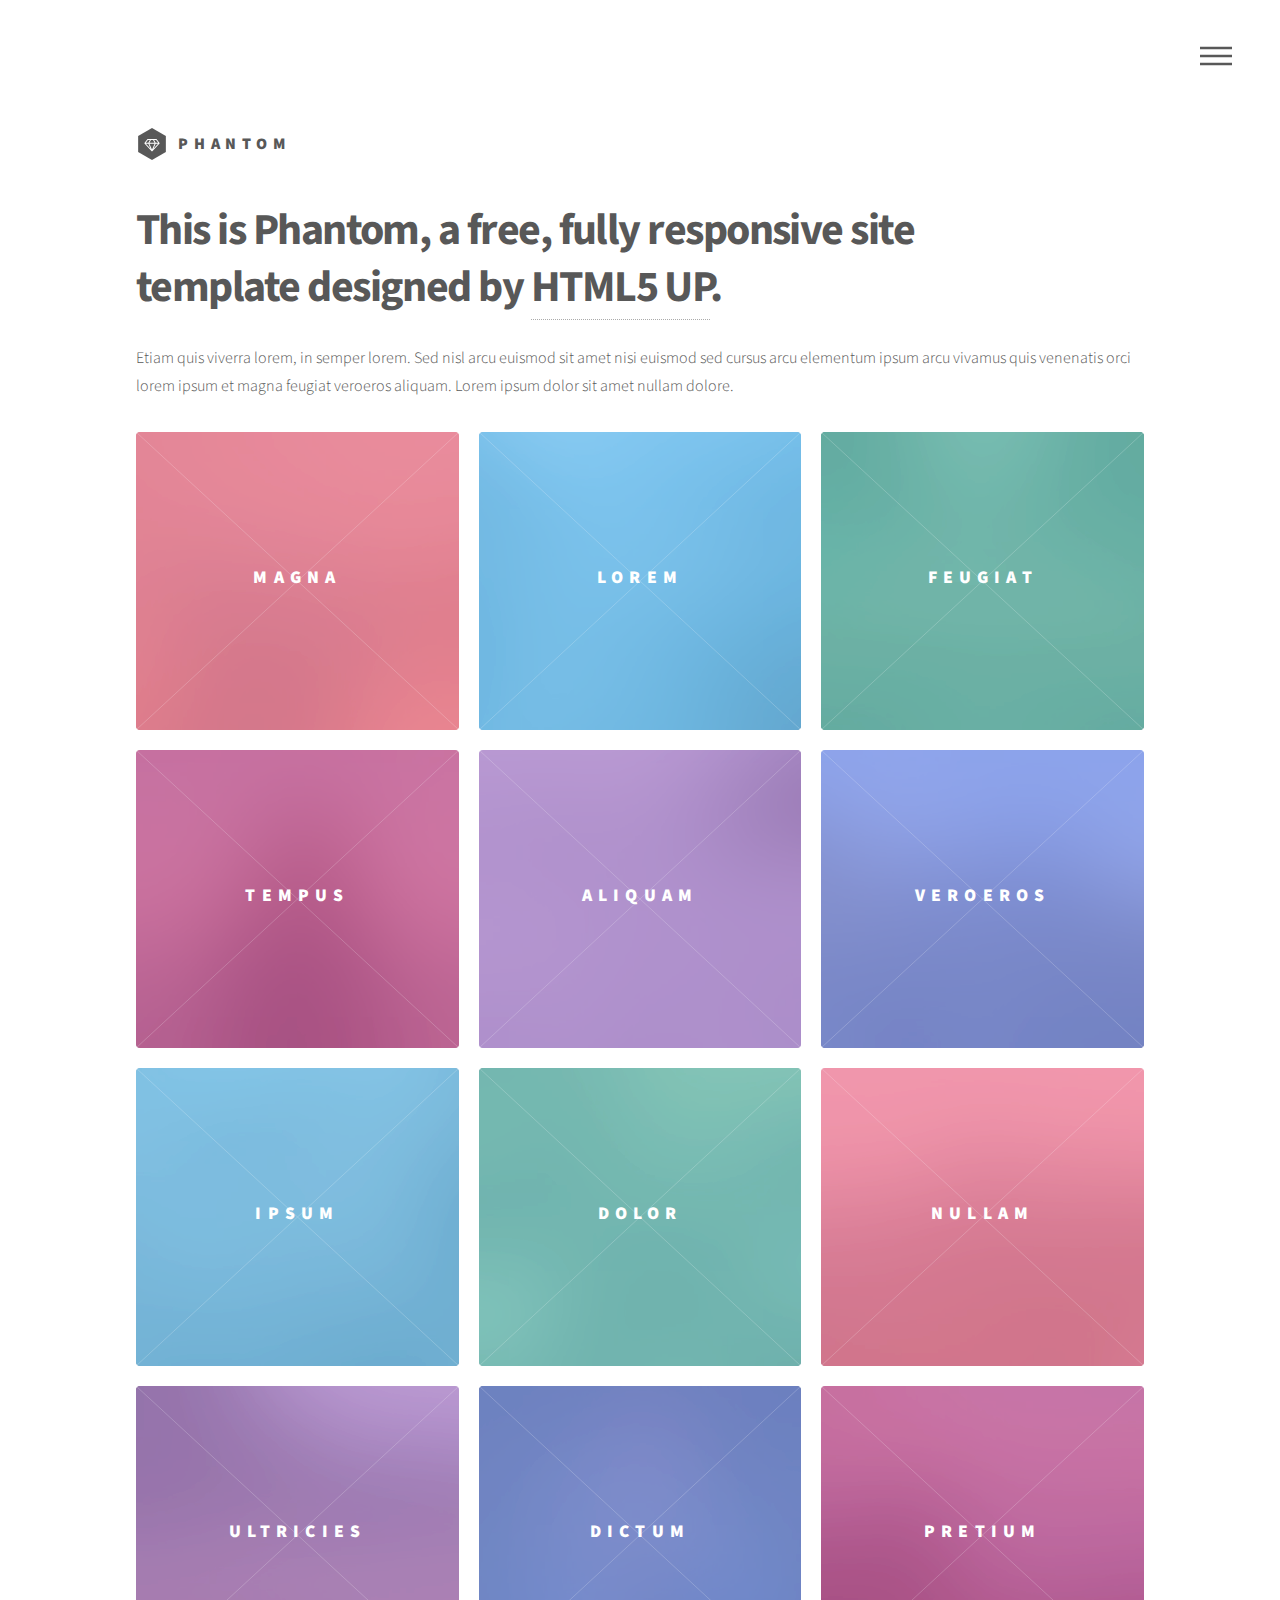
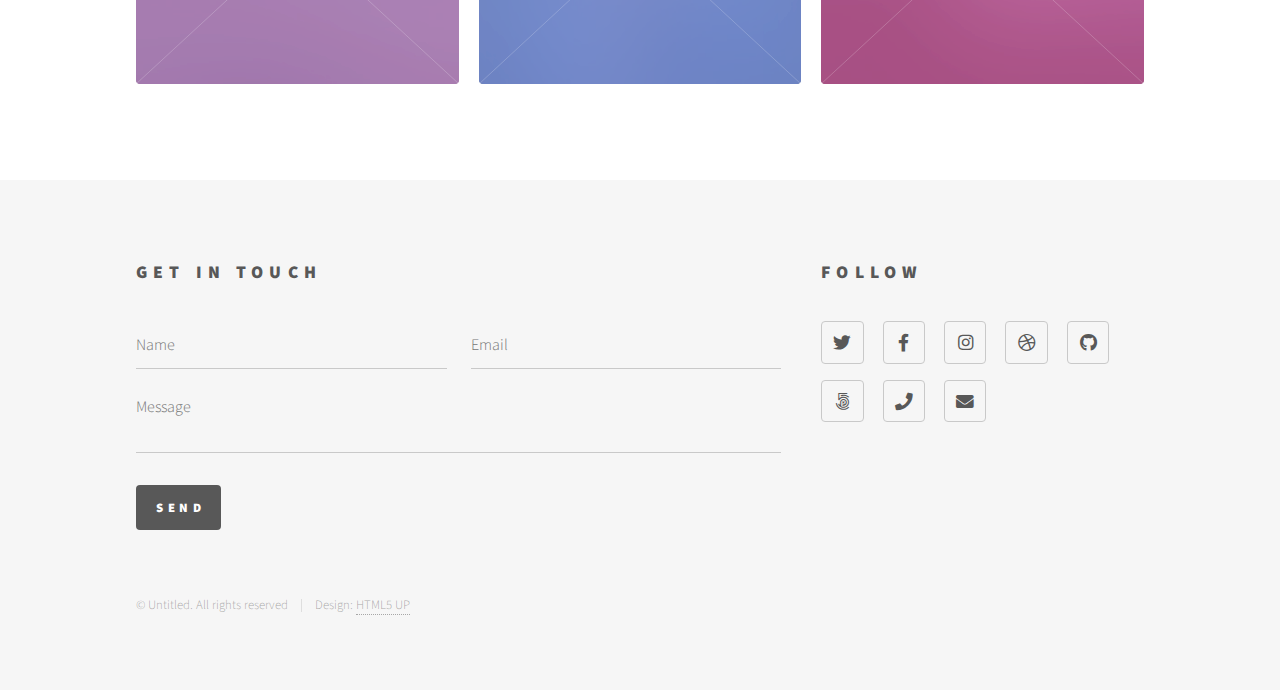
==== index.html @ ef3083f6 "first commit" ====
<!DOCTYPE HTML>
<html lang="en">
	<head>
		<title>Phantom by HTML5 UP</title>
		<meta charset="UTF-8">
		<meta http-equiv="X-UA-Compatible" content="IE=edge">
		<meta name="viewport" content="width=device-width, initial-scale=1.0">
		<link rel="stylesheet" href="assets/css/main.css"/>
		<noscript><link rel="stylesheet" href="assets/css/noscript.css" /></noscript>
	</head>
	<body class="is-preload">
		<!-- Wrapper -->
			<div id="wrapper">

				<!-- Header -->
					<header id="header">
						<div class="inner">

							<!-- Logo -->
								<a href="index.html" class="logo">
									<span class="symbol"><img src="images/logo.svg" alt="" /></span><span class="title">Phantom</span>
								</a>

							<!-- Nav -->
								<nav>
									<ul>
										<li><a href="#menu">Menu</a></li>
									</ul>
								</nav>

						</div>
					</header>

				<!-- Menu -->
					<nav id="menu">
						<h2>Menu</h2>
						<ul>
							<li><a href="index.html">Home</a></li>
							<li><a href="generic.html">Ipsum veroeros</a></li>
							<li><a href="generic.html">Tempus etiam</a></li>
							<li><a href="generic.html">Consequat dolor</a></li>
							<li><a href="elements.html">Elements</a></li>
						</ul>
					</nav>

				<!-- Main -->
					<div id="main">
						<div class="inner">
							<header>
								<h1>This is Phantom, a free, fully responsive site<br />
								template designed by <a href="http://html5up.net">HTML5 UP</a>.</h1>
								<p>Etiam quis viverra lorem, in semper lorem. Sed nisl arcu euismod sit amet nisi euismod sed cursus arcu elementum ipsum arcu vivamus quis venenatis orci lorem ipsum et magna feugiat veroeros aliquam. Lorem ipsum dolor sit amet nullam dolore.</p>
							</header>
							<section class="tiles">
								<article class="style1">
									<span class="image">
										<img src="images/pic01.jpg" alt="" />
									</span>
									<a href="generic.html">
										<h2>Magna</h2>
										<div class="content">
											<p>Sed nisl arcu euismod sit amet nisi lorem etiam dolor veroeros et feugiat.</p>
										</div>
									</a>
								</article>
								<article class="style2">
									<span class="image">
										<img src="images/pic02.jpg" alt="" />
									</span>
									<a href="generic.html">
										<h2>Lorem</h2>
										<div class="content">
											<p>Sed nisl arcu euismod sit amet nisi lorem etiam dolor veroeros et feugiat.</p>
										</div>
									</a>
								</article>
								<article class="style3">
									<span class="image">
										<img src="images/pic03.jpg" alt="" />
									</span>
									<a href="generic.html">
										<h2>Feugiat</h2>
										<div class="content">
											<p>Sed nisl arcu euismod sit amet nisi lorem etiam dolor veroeros et feugiat.</p>
										</div>
									</a>
								</article>
								<article class="style4">
									<span class="image">
										<img src="images/pic04.jpg" alt="" />
									</span>
									<a href="generic.html">
										<h2>Tempus</h2>
										<div class="content">
											<p>Sed nisl arcu euismod sit amet nisi lorem etiam dolor veroeros et feugiat.</p>
										</div>
									</a>
								</article>
								<article class="style5">
									<span class="image">
										<img src="images/pic05.jpg" alt="" />
									</span>
									<a href="generic.html">
										<h2>Aliquam</h2>
										<div class="content">
											<p>Sed nisl arcu euismod sit amet nisi lorem etiam dolor veroeros et feugiat.</p>
										</div>
									</a>
								</article>
								<article class="style6">
									<span class="image">
										<img src="images/pic06.jpg" alt="" />
									</span>
									<a href="generic.html">
										<h2>Veroeros</h2>
										<div class="content">
											<p>Sed nisl arcu euismod sit amet nisi lorem etiam dolor veroeros et feugiat.</p>
										</div>
									</a>
								</article>
								<article class="style2">
									<span class="image">
										<img src="images/pic07.jpg" alt="" />
									</span>
									<a href="generic.html">
										<h2>Ipsum</h2>
										<div class="content">
											<p>Sed nisl arcu euismod sit amet nisi lorem etiam dolor veroeros et feugiat.</p>
										</div>
									</a>
								</article>
								<article class="style3">
									<span class="image">
										<img src="images/pic08.jpg" alt="" />
									</span>
									<a href="generic.html">
										<h2>Dolor</h2>
										<div class="content">
											<p>Sed nisl arcu euismod sit amet nisi lorem etiam dolor veroeros et feugiat.</p>
										</div>
									</a>
								</article>
								<article class="style1">
									<span class="image">
										<img src="images/pic09.jpg" alt="" />
									</span>
									<a href="generic.html">
										<h2>Nullam</h2>
										<div class="content">
											<p>Sed nisl arcu euismod sit amet nisi lorem etiam dolor veroeros et feugiat.</p>
										</div>
									</a>
								</article>
								<article class="style5">
									<span class="image">
										<img src="images/pic10.jpg" alt="" />
									</span>
									<a href="generic.html">
										<h2>Ultricies</h2>
										<div class="content">
											<p>Sed nisl arcu euismod sit amet nisi lorem etiam dolor veroeros et feugiat.</p>
										</div>
									</a>
								</article>
								<article class="style6">
									<span class="image">
										<img src="images/pic11.jpg" alt="" />
									</span>
									<a href="generic.html">
										<h2>Dictum</h2>
										<div class="content">
											<p>Sed nisl arcu euismod sit amet nisi lorem etiam dolor veroeros et feugiat.</p>
										</div>
									</a>
								</article>
								<article class="style4">
									<span class="image">
										<img src="images/pic12.jpg" alt="" />
									</span>
									<a href="generic.html">
										<h2>Pretium</h2>
										<div class="content">
											<p>Sed nisl arcu euismod sit amet nisi lorem etiam dolor veroeros et feugiat.</p>
										</div>
									</a>
								</article>
							</section>
						</div>
					</div>

				<!-- Footer -->
					<footer id="footer">
						<div class="inner">
							<section>
								<h2>Get in touch</h2>
								<form method="post" action="#">
									<div class="fields">
										<div class="field half">
											<input type="text" name="name" id="name" placeholder="Name" />
										</div>
										<div class="field half">
											<input type="email" name="email" id="email" placeholder="Email" />
										</div>
										<div class="field">
											<textarea name="message" id="message" placeholder="Message"></textarea>
										</div>
									</div>
									<ul class="actions">
										<li><input type="submit" value="Send" class="primary" /></li>
									</ul>
								</form>
							</section>
							<section>
								<h2>Follow</h2>
								<ul class="icons">
									<li><a href="#" class="icon brands style2 fa-twitter"><span class="label">Twitter</span></a></li>
									<li><a href="#" class="icon brands style2 fa-facebook-f"><span class="label">Facebook</span></a></li>
									<li><a href="#" class="icon brands style2 fa-instagram"><span class="label">Instagram</span></a></li>
									<li><a href="#" class="icon brands style2 fa-dribbble"><span class="label">Dribbble</span></a></li>
									<li><a href="#" class="icon brands style2 fa-github"><span class="label">GitHub</span></a></li>
									<li><a href="#" class="icon brands style2 fa-500px"><span class="label">500px</span></a></li>
									<li><a href="#" class="icon solid style2 fa-phone"><span class="label">Phone</span></a></li>
									<li><a href="#" class="icon solid style2 fa-envelope"><span class="label">Email</span></a></li>
								</ul>
							</section>
							<ul class="copyright">
								<li>&copy; Untitled. All rights reserved</li><li>Design: <a href="http://html5up.net">HTML5 UP</a></li>
							</ul>
						</div>
					</footer>

			</div>

		<!-- Scripts -->
			<script src="assets/js/jquery.min.js"></script>
			<script src="assets/js/browser.min.js"></script>
			<script src="assets/js/breakpoints.min.js"></script>
			<script src="assets/js/util.js"></script>
			<script src="assets/js/main.js"></script>

	</body>
</html>
---- assets/css/main.css ----
@import url(fontawesome-all.min.css);
@import url("https://fonts.googleapis.com/css?family=Source+Sans+Pro:300,700,900");

/*
	Phantom by HTML5 UP
	html5up.net | @ajlkn
	Free for personal and commercial use under the CCA 3.0 license (html5up.net/license)
*/

html, body, div, span, applet, object,
iframe, h1, h2, h3, h4, h5, h6, p, blockquote,
pre, a, abbr, acronym, address, big, cite,
code, del, dfn, em, img, ins, kbd, q, s, samp,
small, strike, strong, sub, sup, tt, var, b,
u, i, center, dl, dt, dd, ol, ul, li, fieldset,
form, label, legend, table, caption, tbody,
tfoot, thead, tr, th, td, article, aside,
canvas, details, embed, figure, figcaption,
footer, header, hgroup, menu, nav, output, ruby,
section, summary, time, mark, audio, video {
	margin: 0;
	padding: 0;
	border: 0;
	font-size: 100%;
	font: inherit;
	vertical-align: baseline;}

article, aside, details, figcaption, figure,
footer, header, hgroup, menu, nav, section {
	display: block;}

body {
	line-height: 1;
}

ol, ul {
	list-style: none;
}

blockquote, q {
	quotes: none;
}

	blockquote:before, blockquote:after, q:before, q:after {
		content: '';
		content: none;
	}

table {
	border-collapse: collapse;
	border-spacing: 0;
}

body {
	-webkit-text-size-adjust: none;
}

mark {
	background-color: transparent;
	color: inherit;
}

input::-moz-focus-inner {
	border: 0;
	padding: 0;
}

input, select, textarea {
	-moz-appearance: none;
	-webkit-appearance: none;
	-ms-appearance: none;
	appearance: none;
}

/* Basic */

	@-ms-viewport {
		width: device-width;
	}

	body {
		-ms-overflow-style: scrollbar;
	}

	@media screen and (max-width: 480px) {

		html, body {
			min-width: 320px;
		}

	}

	html {
		box-sizing: border-box;
	}

	*, *:before, *:after {
		box-sizing: inherit;
	}

	body {
		background: #ffffff;
	}

		body.is-preload *, body.is-preload *:before, body.is-preload *:after {
			-moz-animation: none !important;
			-webkit-animation: none !important;
			-ms-animation: none !important;
			animation: none !important;
			-moz-transition: none !important;
			-webkit-transition: none !important;
			-ms-transition: none !important;
			transition: none !important;
		}

/* Type */

	body, input, select, textarea {
		color: #585858;
		font-family: "Source Sans Pro", Helvetica, sans-serif;
		font-size: 16pt;
		font-weight: 300;
		line-height: 1.75;
	}

		@media screen and (max-width: 1680px) {

			body, input, select, textarea {
				font-size: 14pt;
			}

		}

		@media screen and (max-width: 1280px) {

			body, input, select, textarea {
				font-size: 12pt;
			}

		}

	a {
		-moz-transition: border-bottom-color 0.2s ease, color 0.2s ease;
		-webkit-transition: border-bottom-color 0.2s ease, color 0.2s ease;
		-ms-transition: border-bottom-color 0.2s ease, color 0.2s ease;
		transition: border-bottom-color 0.2s ease, color 0.2s ease;
		text-decoration: none;
		color: #585858;
		border-bottom: dotted 1px rgba(88, 88, 88, 0.5);
	}

		a:hover {
			border-bottom-color: transparent;
			color: #f2849e !important;
		}

	strong, b {
		font-weight: 900;
	}

	em, i {
		font-style: italic;
	}

	p {
		margin: 0 0 2em 0;
	}

	h1 {
		font-size: 2.75em;
		font-weight: 700;
		line-height: 1.3;
		margin: 0 0 1em 0;
		letter-spacing: -0.035em;
	}

		h1 a {
			color: inherit;
		}

		@media screen and (max-width: 736px) {

			h1 {
				font-size: 2em;
				margin: 0 0 1em 0;
			}

		}

		@media screen and (max-width: 360px) {

			h1 {
				font-size: 1.75em;
			}

		}

	h2, h3, h4, h5, h6 {
		font-weight: 900;
		line-height: 1.5;
		margin: 0 0 2em 0;
		text-transform: uppercase;
		letter-spacing: 0.35em;
	}

		h2 a, h3 a, h4 a, h5 a, h6 a {
			color: inherit;
		}

	h2 {
		font-size: 1.1em;
	}

	h3 {
		font-size: 1em;
	}

	h4 {
		font-size: 0.8em;
	}

	h5 {
		font-size: 0.8em;
	}

	h6 {
		font-size: 0.8em;
	}

	@media screen and (max-width: 980px) {

		h1 br, h2 br, h3 br, h4 br, h5 br, h6 br {
			display: none;
		}

	}

	@media screen and (max-width: 736px) {

		h2 {
			font-size: 1em;
		}

		h3 {
			font-size: 0.8em;
		}

	}

	sub {
		font-size: 0.8em;
		position: relative;
		top: 0.5em;
	}

	sup {
		font-size: 0.8em;
		position: relative;
		top: -0.5em;
	}

	blockquote {
		border-left: solid 4px #c9c9c9;
		font-style: italic;
		margin: 0 0 2em 0;
		padding: 0.5em 0 0.5em 2em;
	}

	code {
		background: rgba(144, 144, 144, 0.075);
		border-radius: 4px;
		border: solid 1px #c9c9c9;
		font-family: "Courier New", monospace;
		font-size: 0.9em;
		margin: 0 0.25em;
		padding: 0.25em 0.65em;
	}

	pre {
		-webkit-overflow-scrolling: touch;
		font-family: "Courier New", monospace;
		font-size: 0.9em;
		margin: 0 0 2em 0;
	}

		pre code {
			display: block;
			line-height: 1.75;
			padding: 1em 1.5em;
			overflow-x: auto;
		}

	hr {
		border: 0;
		border-bottom: solid 1px #c9c9c9;
		margin: 2em 0;
	}

		hr.major {
			margin: 3em 0;
		}

	.align-left {
		text-align: left;
	}

	.align-center {
		text-align: center;
	}

	.align-right {
		text-align: right;
	}

/* Row */

	.row {
		display: flex;
		flex-wrap: wrap;
		box-sizing: border-box;
		align-items: stretch;
	}

		.row > * {
			box-sizing: border-box;
		}

		.row.gtr-uniform > * > :last-child {
			margin-bottom: 0;
		}

		.row.aln-left {
			justify-content: flex-start;
		}

		.row.aln-center {
			justify-content: center;
		}

		.row.aln-right {
			justify-content: flex-end;
		}

		.row.aln-top {
			align-items: flex-start;
		}

		.row.aln-middle {
			align-items: center;
		}

		.row.aln-bottom {
			align-items: flex-end;
		}

		.row > .imp {
			order: -1;
		}

		.row > .col-1 {
			width: 8.33333%;
		}

		.row > .off-1 {
			margin-left: 8.33333%;
		}

		.row > .col-2 {
			width: 16.66667%;
		}

		.row > .off-2 {
			margin-left: 16.66667%;
		}

		.row > .col-3 {
			width: 25%;
		}

		.row > .off-3 {
			margin-left: 25%;
		}

		.row > .col-4 {
			width: 33.33333%;
		}

		.row > .off-4 {
			margin-left: 33.33333%;
		}

		.row > .col-5 {
			width: 41.66667%;
		}

		.row > .off-5 {
			margin-left: 41.66667%;
		}

		.row > .col-6 {
			width: 50%;
		}

		.row > .off-6 {
			margin-left: 50%;
		}

		.row > .col-7 {
			width: 58.33333%;
		}

		.row > .off-7 {
			margin-left: 58.33333%;
		}

		.row > .col-8 {
			width: 66.66667%;
		}

		.row > .off-8 {
			margin-left: 66.66667%;
		}

		.row > .col-9 {
			width: 75%;
		}

		.row > .off-9 {
			margin-left: 75%;
		}

		.row > .col-10 {
			width: 83.33333%;
		}

		.row > .off-10 {
			margin-left: 83.33333%;
		}

		.row > .col-11 {
			width: 91.66667%;
		}

		.row > .off-11 {
			margin-left: 91.66667%;
		}

		.row > .col-12 {
			width: 100%;
		}

		.row > .off-12 {
			margin-left: 100%;
		}

		.row.gtr-0 {
			margin-top: 0;
			margin-left: 0em;
		}

			.row.gtr-0 > * {
				padding: 0 0 0 0em;
			}

			.row.gtr-0.gtr-uniform {
				margin-top: 0em;
			}

				.row.gtr-0.gtr-uniform > * {
					padding-top: 0em;
				}

		.row.gtr-25 {
			margin-top: 0;
			margin-left: -0.5em;
		}

			.row.gtr-25 > * {
				padding: 0 0 0 0.5em;
			}

			.row.gtr-25.gtr-uniform {
				margin-top: -0.5em;
			}

				.row.gtr-25.gtr-uniform > * {
					padding-top: 0.5em;
				}

		.row.gtr-50 {
			margin-top: 0;
			margin-left: -1em;
		}

			.row.gtr-50 > * {
				padding: 0 0 0 1em;
			}

			.row.gtr-50.gtr-uniform {
				margin-top: -1em;
			}

				.row.gtr-50.gtr-uniform > * {
					padding-top: 1em;
				}

		.row {
			margin-top: 0;
			margin-left: -2em;
		}

			.row > * {
				padding: 0 0 0 2em;
			}

			.row.gtr-uniform {
				margin-top: -2em;
			}

				.row.gtr-uniform > * {
					padding-top: 2em;
				}

		.row.gtr-150 {
			margin-top: 0;
			margin-left: -3em;
		}

			.row.gtr-150 > * {
				padding: 0 0 0 3em;
			}

			.row.gtr-150.gtr-uniform {
				margin-top: -3em;
			}

				.row.gtr-150.gtr-uniform > * {
					padding-top: 3em;
				}

		.row.gtr-200 {
			margin-top: 0;
			margin-left: -4em;
		}

			.row.gtr-200 > * {
				padding: 0 0 0 4em;
			}

			.row.gtr-200.gtr-uniform {
				margin-top: -4em;
			}

				.row.gtr-200.gtr-uniform > * {
					padding-top: 4em;
				}

		@media screen and (max-width: 1680px) {

			.row {
				display: flex;
				flex-wrap: wrap;
				box-sizing: border-box;
				align-items: stretch;
			}

				.row > * {
					box-sizing: border-box;
				}

				.row.gtr-uniform > * > :last-child {
					margin-bottom: 0;
				}

				.row.aln-left {
					justify-content: flex-start;
				}

				.row.aln-center {
					justify-content: center;
				}

				.row.aln-right {
					justify-content: flex-end;
				}

				.row.aln-top {
					align-items: flex-start;
				}

				.row.aln-middle {
					align-items: center;
				}

				.row.aln-bottom {
					align-items: flex-end;
				}

				.row > .imp-xlarge {
					order: -1;
				}

				.row > .col-1-xlarge {
					width: 8.33333%;
				}

				.row > .off-1-xlarge {
					margin-left: 8.33333%;
				}

				.row > .col-2-xlarge {
					width: 16.66667%;
				}

				.row > .off-2-xlarge {
					margin-left: 16.66667%;
				}

				.row > .col-3-xlarge {
					width: 25%;
				}

				.row > .off-3-xlarge {
					margin-left: 25%;
				}

				.row > .col-4-xlarge {
					width: 33.33333%;
				}

				.row > .off-4-xlarge {
					margin-left: 33.33333%;
				}

				.row > .col-5-xlarge {
					width: 41.66667%;
				}

				.row > .off-5-xlarge {
					margin-left: 41.66667%;
				}

				.row > .col-6-xlarge {
					width: 50%;
				}

				.row > .off-6-xlarge {
					margin-left: 50%;
				}

				.row > .col-7-xlarge {
					width: 58.33333%;
				}

				.row > .off-7-xlarge {
					margin-left: 58.33333%;
				}

				.row > .col-8-xlarge {
					width: 66.66667%;
				}

				.row > .off-8-xlarge {
					margin-left: 66.66667%;
				}

				.row > .col-9-xlarge {
					width: 75%;
				}

				.row > .off-9-xlarge {
					margin-left: 75%;
				}

				.row > .col-10-xlarge {
					width: 83.33333%;
				}

				.row > .off-10-xlarge {
					margin-left: 83.33333%;
				}

				.row > .col-11-xlarge {
					width: 91.66667%;
				}

				.row > .off-11-xlarge {
					margin-left: 91.66667%;
				}

				.row > .col-12-xlarge {
					width: 100%;
				}

				.row > .off-12-xlarge {
					margin-left: 100%;
				}

				.row.gtr-0 {
					margin-top: 0;
					margin-left: 0em;
				}

					.row.gtr-0 > * {
						padding: 0 0 0 0em;
					}

					.row.gtr-0.gtr-uniform {
						margin-top: 0em;
					}

						.row.gtr-0.gtr-uniform > * {
							padding-top: 0em;
						}

				.row.gtr-25 {
					margin-top: 0;
					margin-left: -0.5em;
				}

					.row.gtr-25 > * {
						padding: 0 0 0 0.5em;
					}

					.row.gtr-25.gtr-uniform {
						margin-top: -0.5em;
					}

						.row.gtr-25.gtr-uniform > * {
							padding-top: 0.5em;
						}

				.row.gtr-50 {
					margin-top: 0;
					margin-left: -1em;
				}

					.row.gtr-50 > * {
						padding: 0 0 0 1em;
					}

					.row.gtr-50.gtr-uniform {
						margin-top: -1em;
					}

						.row.gtr-50.gtr-uniform > * {
							padding-top: 1em;
						}

				.row {
					margin-top: 0;
					margin-left: -2em;
				}

					.row > * {
						padding: 0 0 0 2em;
					}

					.row.gtr-uniform {
						margin-top: -2em;
					}

						.row.gtr-uniform > * {
							padding-top: 2em;
						}

				.row.gtr-150 {
					margin-top: 0;
					margin-left: -3em;
				}

					.row.gtr-150 > * {
						padding: 0 0 0 3em;
					}

					.row.gtr-150.gtr-uniform {
						margin-top: -3em;
					}

						.row.gtr-150.gtr-uniform > * {
							padding-top: 3em;
						}

				.row.gtr-200 {
					margin-top: 0;
					margin-left: -4em;
				}

					.row.gtr-200 > * {
						padding: 0 0 0 4em;
					}

					.row.gtr-200.gtr-uniform {
						margin-top: -4em;
					}

						.row.gtr-200.gtr-uniform > * {
							padding-top: 4em;
						}

		}

		@media screen and (max-width: 1280px) {

			.row {
				display: flex;
				flex-wrap: wrap;
				box-sizing: border-box;
				align-items: stretch;
			}

				.row > * {
					box-sizing: border-box;
				}

				.row.gtr-uniform > * > :last-child {
					margin-bottom: 0;
				}

				.row.aln-left {
					justify-content: flex-start;
				}

				.row.aln-center {
					justify-content: center;
				}

				.row.aln-right {
					justify-content: flex-end;
				}

				.row.aln-top {
					align-items: flex-start;
				}

				.row.aln-middle {
					align-items: center;
				}

				.row.aln-bottom {
					align-items: flex-end;
				}

				.row > .imp-large {
					order: -1;
				}

				.row > .col-1-large {
					width: 8.33333%;
				}

				.row > .off-1-large {
					margin-left: 8.33333%;
				}

				.row > .col-2-large {
					width: 16.66667%;
				}

				.row > .off-2-large {
					margin-left: 16.66667%;
				}

				.row > .col-3-large {
					width: 25%;
				}

				.row > .off-3-large {
					margin-left: 25%;
				}

				.row > .col-4-large {
					width: 33.33333%;
				}

				.row > .off-4-large {
					margin-left: 33.33333%;
				}

				.row > .col-5-large {
					width: 41.66667%;
				}

				.row > .off-5-large {
					margin-left: 41.66667%;
				}

				.row > .col-6-large {
					width: 50%;
				}

				.row > .off-6-large {
					margin-left: 50%;
				}

				.row > .col-7-large {
					width: 58.33333%;
				}

				.row > .off-7-large {
					margin-left: 58.33333%;
				}

				.row > .col-8-large {
					width: 66.66667%;
				}

				.row > .off-8-large {
					margin-left: 66.66667%;
				}

				.row > .col-9-large {
					width: 75%;
				}

				.row > .off-9-large {
					margin-left: 75%;
				}

				.row > .col-10-large {
					width: 83.33333%;
				}

				.row > .off-10-large {
					margin-left: 83.33333%;
				}

				.row > .col-11-large {
					width: 91.66667%;
				}

				.row > .off-11-large {
					margin-left: 91.66667%;
				}

				.row > .col-12-large {
					width: 100%;
				}

				.row > .off-12-large {
					margin-left: 100%;
				}

				.row.gtr-0 {
					margin-top: 0;
					margin-left: 0em;
				}

					.row.gtr-0 > * {
						padding: 0 0 0 0em;
					}

					.row.gtr-0.gtr-uniform {
						margin-top: 0em;
					}

						.row.gtr-0.gtr-uniform > * {
							padding-top: 0em;
						}

				.row.gtr-25 {
					margin-top: 0;
					margin-left: -0.5em;
				}

					.row.gtr-25 > * {
						padding: 0 0 0 0.5em;
					}

					.row.gtr-25.gtr-uniform {
						margin-top: -0.5em;
					}

						.row.gtr-25.gtr-uniform > * {
							padding-top: 0.5em;
						}

				.row.gtr-50 {
					margin-top: 0;
					margin-left: -1em;
				}

					.row.gtr-50 > * {
						padding: 0 0 0 1em;
					}

					.row.gtr-50.gtr-uniform {
						margin-top: -1em;
					}

						.row.gtr-50.gtr-uniform > * {
							padding-top: 1em;
						}

				.row {
					margin-top: 0;
					margin-left: -2em;
				}

					.row > * {
						padding: 0 0 0 2em;
					}

					.row.gtr-uniform {
						margin-top: -2em;
					}

						.row.gtr-uniform > * {
							padding-top: 2em;
						}

				.row.gtr-150 {
					margin-top: 0;
					margin-left: -3em;
				}

					.row.gtr-150 > * {
						padding: 0 0 0 3em;
					}

					.row.gtr-150.gtr-uniform {
						margin-top: -3em;
					}

						.row.gtr-150.gtr-uniform > * {
							padding-top: 3em;
						}

				.row.gtr-200 {
					margin-top: 0;
					margin-left: -4em;
				}

					.row.gtr-200 > * {
						padding: 0 0 0 4em;
					}

					.row.gtr-200.gtr-uniform {
						margin-top: -4em;
					}

						.row.gtr-200.gtr-uniform > * {
							padding-top: 4em;
						}

		}

		@media screen and (max-width: 980px) {

			.row {
				display: flex;
				flex-wrap: wrap;
				box-sizing: border-box;
				align-items: stretch;
			}

				.row > * {
					box-sizing: border-box;
				}

				.row.gtr-uniform > * > :last-child {
					margin-bottom: 0;
				}

				.row.aln-left {
					justify-content: flex-start;
				}

				.row.aln-center {
					justify-content: center;
				}

				.row.aln-right {
					justify-content: flex-end;
				}

				.row.aln-top {
					align-items: flex-start;
				}

				.row.aln-middle {
					align-items: center;
				}

				.row.aln-bottom {
					align-items: flex-end;
				}

				.row > .imp-medium {
					order: -1;
				}

				.row > .col-1-medium {
					width: 8.33333%;
				}

				.row > .off-1-medium {
					margin-left: 8.33333%;
				}

				.row > .col-2-medium {
					width: 16.66667%;
				}

				.row > .off-2-medium {
					margin-left: 16.66667%;
				}

				.row > .col-3-medium {
					width: 25%;
				}

				.row > .off-3-medium {
					margin-left: 25%;
				}

				.row > .col-4-medium {
					width: 33.33333%;
				}

				.row > .off-4-medium {
					margin-left: 33.33333%;
				}

				.row > .col-5-medium {
					width: 41.66667%;
				}

				.row > .off-5-medium {
					margin-left: 41.66667%;
				}

				.row > .col-6-medium {
					width: 50%;
				}

				.row > .off-6-medium {
					margin-left: 50%;
				}

				.row > .col-7-medium {
					width: 58.33333%;
				}

				.row > .off-7-medium {
					margin-left: 58.33333%;
				}

				.row > .col-8-medium {
					width: 66.66667%;
				}

				.row > .off-8-medium {
					margin-left: 66.66667%;
				}

				.row > .col-9-medium {
					width: 75%;
				}

				.row > .off-9-medium {
					margin-left: 75%;
				}

				.row > .col-10-medium {
					width: 83.33333%;
				}

				.row > .off-10-medium {
					margin-left: 83.33333%;
				}

				.row > .col-11-medium {
					width: 91.66667%;
				}

				.row > .off-11-medium {
					margin-left: 91.66667%;
				}

				.row > .col-12-medium {
					width: 100%;
				}

				.row > .off-12-medium {
					margin-left: 100%;
				}

				.row.gtr-0 {
					margin-top: 0;
					margin-left: 0em;
				}

					.row.gtr-0 > * {
						padding: 0 0 0 0em;
					}

					.row.gtr-0.gtr-uniform {
						margin-top: 0em;
					}

						.row.gtr-0.gtr-uniform > * {
							padding-top: 0em;
						}

				.row.gtr-25 {
					margin-top: 0;
					margin-left: -0.375em;
				}

					.row.gtr-25 > * {
						padding: 0 0 0 0.375em;
					}

					.row.gtr-25.gtr-uniform {
						margin-top: -0.375em;
					}

						.row.gtr-25.gtr-uniform > * {
							padding-top: 0.375em;
						}

				.row.gtr-50 {
					margin-top: 0;
					margin-left: -0.75em;
				}

					.row.gtr-50 > * {
						padding: 0 0 0 0.75em;
					}

					.row.gtr-50.gtr-uniform {
						margin-top: -0.75em;
					}

						.row.gtr-50.gtr-uniform > * {
							padding-top: 0.75em;
						}

				.row {
					margin-top: 0;
					margin-left: -1.5em;
				}

					.row > * {
						padding: 0 0 0 1.5em;
					}

					.row.gtr-uniform {
						margin-top: -1.5em;
					}

						.row.gtr-uniform > * {
							padding-top: 1.5em;
						}

				.row.gtr-150 {
					margin-top: 0;
					margin-left: -2.25em;
				}

					.row.gtr-150 > * {
						padding: 0 0 0 2.25em;
					}

					.row.gtr-150.gtr-uniform {
						margin-top: -2.25em;
					}

						.row.gtr-150.gtr-uniform > * {
							padding-top: 2.25em;
						}

				.row.gtr-200 {
					margin-top: 0;
					margin-left: -3em;
				}

					.row.gtr-200 > * {
						padding: 0 0 0 3em;
					}

					.row.gtr-200.gtr-uniform {
						margin-top: -3em;
					}

						.row.gtr-200.gtr-uniform > * {
							padding-top: 3em;
						}

		}

		@media screen and (max-width: 736px) {

			.row {
				display: flex;
				flex-wrap: wrap;
				box-sizing: border-box;
				align-items: stretch;
			}

				.row > * {
					box-sizing: border-box;
				}

				.row.gtr-uniform > * > :last-child {
					margin-bottom: 0;
				}

				.row.aln-left {
					justify-content: flex-start;
				}

				.row.aln-center {
					justify-content: center;
				}

				.row.aln-right {
					justify-content: flex-end;
				}

				.row.aln-top {
					align-items: flex-start;
				}

				.row.aln-middle {
					align-items: center;
				}

				.row.aln-bottom {
					align-items: flex-end;
				}

				.row > .imp-small {
					order: -1;
				}

				.row > .col-1-small {
					width: 8.33333%;
				}

				.row > .off-1-small {
					margin-left: 8.33333%;
				}

				.row > .col-2-small {
					width: 16.66667%;
				}

				.row > .off-2-small {
					margin-left: 16.66667%;
				}

				.row > .col-3-small {
					width: 25%;
				}

				.row > .off-3-small {
					margin-left: 25%;
				}

				.row > .col-4-small {
					width: 33.33333%;
				}

				.row > .off-4-small {
					margin-left: 33.33333%;
				}

				.row > .col-5-small {
					width: 41.66667%;
				}

				.row > .off-5-small {
					margin-left: 41.66667%;
				}

				.row > .col-6-small {
					width: 50%;
				}

				.row > .off-6-small {
					margin-left: 50%;
				}

				.row > .col-7-small {
					width: 58.33333%;
				}

				.row > .off-7-small {
					margin-left: 58.33333%;
				}

				.row > .col-8-small {
					width: 66.66667%;
				}

				.row > .off-8-small {
					margin-left: 66.66667%;
				}

				.row > .col-9-small {
					width: 75%;
				}

				.row > .off-9-small {
					margin-left: 75%;
				}

				.row > .col-10-small {
					width: 83.33333%;
				}

				.row > .off-10-small {
					margin-left: 83.33333%;
				}

				.row > .col-11-small {
					width: 91.66667%;
				}

				.row > .off-11-small {
					margin-left: 91.66667%;
				}

				.row > .col-12-small {
					width: 100%;
				}

				.row > .off-12-small {
					margin-left: 100%;
				}

				.row.gtr-0 {
					margin-top: 0;
					margin-left: 0em;
				}

					.row.gtr-0 > * {
						padding: 0 0 0 0em;
					}

					.row.gtr-0.gtr-uniform {
						margin-top: 0em;
					}

						.row.gtr-0.gtr-uniform > * {
							padding-top: 0em;
						}

				.row.gtr-25 {
					margin-top: 0;
					margin-left: -0.25em;
				}

					.row.gtr-25 > * {
						padding: 0 0 0 0.25em;
					}

					.row.gtr-25.gtr-uniform {
						margin-top: -0.25em;
					}

						.row.gtr-25.gtr-uniform > * {
							padding-top: 0.25em;
						}

				.row.gtr-50 {
					margin-top: 0;
					margin-left: -0.5em;
				}

					.row.gtr-50 > * {
						padding: 0 0 0 0.5em;
					}

					.row.gtr-50.gtr-uniform {
						margin-top: -0.5em;
					}

						.row.gtr-50.gtr-uniform > * {
							padding-top: 0.5em;
						}

				.row {
					margin-top: 0;
					margin-left: -1em;
				}

					.row > * {
						padding: 0 0 0 1em;
					}

					.row.gtr-uniform {
						margin-top: -1em;
					}

						.row.gtr-uniform > * {
							padding-top: 1em;
						}

				.row.gtr-150 {
					margin-top: 0;
					margin-left: -1.5em;
				}

					.row.gtr-150 > * {
						padding: 0 0 0 1.5em;
					}

					.row.gtr-150.gtr-uniform {
						margin-top: -1.5em;
					}

						.row.gtr-150.gtr-uniform > * {
							padding-top: 1.5em;
						}

				.row.gtr-200 {
					margin-top: 0;
					margin-left: -2em;
				}

					.row.gtr-200 > * {
						padding: 0 0 0 2em;
					}

					.row.gtr-200.gtr-uniform {
						margin-top: -2em;
					}

						.row.gtr-200.gtr-uniform > * {
							padding-top: 2em;
						}

		}

		@media screen and (max-width: 480px) {

			.row {
				display: flex;
				flex-wrap: wrap;
				box-sizing: border-box;
				align-items: stretch;
			}

				.row > * {
					box-sizing: border-box;
				}

				.row.gtr-uniform > * > :last-child {
					margin-bottom: 0;
				}

				.row.aln-left {
					justify-content: flex-start;
				}

				.row.aln-center {
					justify-content: center;
				}

				.row.aln-right {
					justify-content: flex-end;
				}

				.row.aln-top {
					align-items: flex-start;
				}

				.row.aln-middle {
					align-items: center;
				}

				.row.aln-bottom {
					align-items: flex-end;
				}

				.row > .imp-xsmall {
					order: -1;
				}

				.row > .col-1-xsmall {
					width: 8.33333%;
				}

				.row > .off-1-xsmall {
					margin-left: 8.33333%;
				}

				.row > .col-2-xsmall {
					width: 16.66667%;
				}

				.row > .off-2-xsmall {
					margin-left: 16.66667%;
				}

				.row > .col-3-xsmall {
					width: 25%;
				}

				.row > .off-3-xsmall {
					margin-left: 25%;
				}

				.row > .col-4-xsmall {
					width: 33.33333%;
				}

				.row > .off-4-xsmall {
					margin-left: 33.33333%;
				}

				.row > .col-5-xsmall {
					width: 41.66667%;
				}

				.row > .off-5-xsmall {
					margin-left: 41.66667%;
				}

				.row > .col-6-xsmall {
					width: 50%;
				}

				.row > .off-6-xsmall {
					margin-left: 50%;
				}

				.row > .col-7-xsmall {
					width: 58.33333%;
				}

				.row > .off-7-xsmall {
					margin-left: 58.33333%;
				}

				.row > .col-8-xsmall {
					width: 66.66667%;
				}

				.row > .off-8-xsmall {
					margin-left: 66.66667%;
				}

				.row > .col-9-xsmall {
					width: 75%;
				}

				.row > .off-9-xsmall {
					margin-left: 75%;
				}

				.row > .col-10-xsmall {
					width: 83.33333%;
				}

				.row > .off-10-xsmall {
					margin-left: 83.33333%;
				}

				.row > .col-11-xsmall {
					width: 91.66667%;
				}

				.row > .off-11-xsmall {
					margin-left: 91.66667%;
				}

				.row > .col-12-xsmall {
					width: 100%;
				}

				.row > .off-12-xsmall {
					margin-left: 100%;
				}

				.row.gtr-0 {
					margin-top: 0;
					margin-left: 0em;
				}

					.row.gtr-0 > * {
						padding: 0 0 0 0em;
					}

					.row.gtr-0.gtr-uniform {
						margin-top: 0em;
					}

						.row.gtr-0.gtr-uniform > * {
							padding-top: 0em;
						}

				.row.gtr-25 {
					margin-top: 0;
					margin-left: -0.25em;
				}

					.row.gtr-25 > * {
						padding: 0 0 0 0.25em;
					}

					.row.gtr-25.gtr-uniform {
						margin-top: -0.25em;
					}

						.row.gtr-25.gtr-uniform > * {
							padding-top: 0.25em;
						}

				.row.gtr-50 {
					margin-top: 0;
					margin-left: -0.5em;
				}

					.row.gtr-50 > * {
						padding: 0 0 0 0.5em;
					}

					.row.gtr-50.gtr-uniform {
						margin-top: -0.5em;
					}

						.row.gtr-50.gtr-uniform > * {
							padding-top: 0.5em;
						}

				.row {
					margin-top: 0;
					margin-left: -1em;
				}

					.row > * {
						padding: 0 0 0 1em;
					}

					.row.gtr-uniform {
						margin-top: -1em;
					}

						.row.gtr-uniform > * {
							padding-top: 1em;
						}

				.row.gtr-150 {
					margin-top: 0;
					margin-left: -1.5em;
				}

					.row.gtr-150 > * {
						padding: 0 0 0 1.5em;
					}

					.row.gtr-150.gtr-uniform {
						margin-top: -1.5em;
					}

						.row.gtr-150.gtr-uniform > * {
							padding-top: 1.5em;
						}

				.row.gtr-200 {
					margin-top: 0;
					margin-left: -2em;
				}

					.row.gtr-200 > * {
						padding: 0 0 0 2em;
					}

					.row.gtr-200.gtr-uniform {
						margin-top: -2em;
					}

						.row.gtr-200.gtr-uniform > * {
							padding-top: 2em;
						}

		}

/* Section/Article */

	section.special, article.special {
		text-align: center;
	}

	header p {
		margin-top: -1em;
	}

	@media screen and (max-width: 736px) {

		header p {
			margin-top: 0;
		}

	}

/* Icon */

	.icon {
		text-decoration: none;
		border-bottom: none;
		position: relative;
	}

		.icon:before {
			-moz-osx-font-smoothing: grayscale;
			-webkit-font-smoothing: antialiased;
			display: inline-block;
			font-style: normal;
			font-variant: normal;
			text-rendering: auto;
			line-height: 1;
			text-transform: none !important;
			font-family: 'Font Awesome 5 Free';
			font-weight: 400;
		}

		.icon > .label {
			display: none;
		}

		.icon:before {
			line-height: inherit;
		}

		.icon.solid:before {
			font-weight: 900;
		}

		.icon.brands:before {
			font-family: 'Font Awesome 5 Brands';
		}

		.icon.style2 {
			-moz-transition: background-color 0.2s ease-in-out, color 0.2s ease-in-out, border-color 0.2s ease-in-out;
			-webkit-transition: background-color 0.2s ease-in-out, color 0.2s ease-in-out, border-color 0.2s ease-in-out;
			-ms-transition: background-color 0.2s ease-in-out, color 0.2s ease-in-out, border-color 0.2s ease-in-out;
			transition: background-color 0.2s ease-in-out, color 0.2s ease-in-out, border-color 0.2s ease-in-out;
			background-color: transparent;
			border: solid 1px #c9c9c9;
			border-radius: 4px;
			width: 2.65em;
			height: 2.65em;
			display: inline-block;
			text-align: center;
			line-height: 2.65em;
			color: inherit;
		}

			.icon.style2:before {
				font-size: 1.1em;
			}

			.icon.style2:hover {
				color: #f2849e;
				border-color: #f2849e;
			}

			.icon.style2:active {
				background-color: rgba(242, 132, 158, 0.1);
			}

/* List */

	ol {
		list-style: decimal;
		margin: 0 0 2em 0;
		padding-left: 1.25em;
	}

		ol li {
			padding-left: 0.25em;
		}

	ul {
		list-style: disc;
		margin: 0 0 2em 0;
		padding-left: 1em;
	}

		ul li {
			padding-left: 0.5em;
		}

		ul.alt {
			list-style: none;
			padding-left: 0;
		}

			ul.alt li {
				border-top: solid 1px #c9c9c9;
				padding: 0.5em 0;
			}

				ul.alt li:first-child {
					border-top: 0;
					padding-top: 0;
				}

	dl {
		margin: 0 0 2em 0;
	}

		dl dt {
			display: block;
			font-weight: 900;
			margin: 0 0 1em 0;
		}

		dl dd {
			margin-left: 2em;
		}

/* Actions */

	ul.actions {
		display: -moz-flex;
		display: -webkit-flex;
		display: -ms-flex;
		display: flex;
		cursor: default;
		list-style: none;
		margin-left: -1em;
		padding-left: 0;
	}

		ul.actions li {
			padding: 0 0 0 1em;
			vertical-align: middle;
		}

		ul.actions.special {
			-moz-justify-content: center;
			-webkit-justify-content: center;
			-ms-justify-content: center;
			justify-content: center;
			width: 100%;
			margin-left: 0;
		}

			ul.actions.special li:first-child {
				padding-left: 0;
			}

		ul.actions.stacked {
			-moz-flex-direction: column;
			-webkit-flex-direction: column;
			-ms-flex-direction: column;
			flex-direction: column;
			margin-left: 0;
		}

			ul.actions.stacked li {
				padding: 1.3em 0 0 0;
			}

				ul.actions.stacked li:first-child {
					padding-top: 0;
				}

		ul.actions.fit {
			width: calc(100% + 1em);
		}

			ul.actions.fit li {
				-moz-flex-grow: 1;
				-webkit-flex-grow: 1;
				-ms-flex-grow: 1;
				flex-grow: 1;
				-moz-flex-shrink: 1;
				-webkit-flex-shrink: 1;
				-ms-flex-shrink: 1;
				flex-shrink: 1;
				width: 100%;
			}

				ul.actions.fit li > * {
					width: 100%;
				}

			ul.actions.fit.stacked {
				width: 100%;
			}

		@media screen and (max-width: 480px) {

			ul.actions:not(.fixed) {
				-moz-flex-direction: column;
				-webkit-flex-direction: column;
				-ms-flex-direction: column;
				flex-direction: column;
				margin-left: 0;
				width: 100% !important;
			}

				ul.actions:not(.fixed) li {
					-moz-flex-grow: 1;
					-webkit-flex-grow: 1;
					-ms-flex-grow: 1;
					flex-grow: 1;
					-moz-flex-shrink: 1;
					-webkit-flex-shrink: 1;
					-ms-flex-shrink: 1;
					flex-shrink: 1;
					padding: 1em 0 0 0;
					text-align: center;
					width: 100%;
				}

					ul.actions:not(.fixed) li > * {
						width: 100%;
					}

					ul.actions:not(.fixed) li:first-child {
						padding-top: 0;
					}

					ul.actions:not(.fixed) li input[type="submit"],
					ul.actions:not(.fixed) li input[type="reset"],
					ul.actions:not(.fixed) li input[type="button"],
					ul.actions:not(.fixed) li button,
					ul.actions:not(.fixed) li .button {
						width: 100%;
					}

						ul.actions:not(.fixed) li input[type="submit"].icon:before,
						ul.actions:not(.fixed) li input[type="reset"].icon:before,
						ul.actions:not(.fixed) li input[type="button"].icon:before,
						ul.actions:not(.fixed) li button.icon:before,
						ul.actions:not(.fixed) li .button.icon:before {
							margin-left: -0.5rem;
						}

		}

/* Icons */

	ul.icons {
		cursor: default;
		list-style: none;
		padding-left: 0;
		margin: -1em 0 2em -1em;
	}

		ul.icons li {
			display: inline-block;
			padding: 1em 0 0 1em;
		}

/* Form */

	form {
		margin: 0 0 2em 0;
		overflow-x: hidden;
	}

		form > :last-child {
			margin-bottom: 0;
		}

		form > .fields {
			display: -moz-flex;
			display: -webkit-flex;
			display: -ms-flex;
			display: flex;
			-moz-flex-wrap: wrap;
			-webkit-flex-wrap: wrap;
			-ms-flex-wrap: wrap;
			flex-wrap: wrap;
			width: calc(100% + 3em);
			margin: -1.5em 0 2em -1.5em;
		}

			form > .fields > .field {
				-moz-flex-grow: 0;
				-webkit-flex-grow: 0;
				-ms-flex-grow: 0;
				flex-grow: 0;
				-moz-flex-shrink: 0;
				-webkit-flex-shrink: 0;
				-ms-flex-shrink: 0;
				flex-shrink: 0;
				padding: 1.5em 0 0 1.5em;
				width: calc(100% - 1.5em);
			}

				form > .fields > .field.half {
					width: calc(50% - 0.75em);
				}

				form > .fields > .field.third {
					width: calc(100%/3 - 0.5em);
				}

				form > .fields > .field.quarter {
					width: calc(25% - 0.375em);
				}

		@media screen and (max-width: 480px) {

			form > .fields {
				width: calc(100% + 3em);
				margin: -1.5em 0 2em -1.5em;
			}

				form > .fields > .field {
					padding: 1.5em 0 0 1.5em;
					width: calc(100% - 1.5em);
				}

					form > .fields > .field.half {
						width: calc(100% - 1.5em);
					}

					form > .fields > .field.third {
						width: calc(100% - 1.5em);
					}

					form > .fields > .field.quarter {
						width: calc(100% - 1.5em);
					}

		}

	label {
		display: block;
		font-size: 0.9em;
		font-weight: 900;
		margin: 0 0 1em 0;
	}

	input[type="text"],
	input[type="password"],
	input[type="email"],
	input[type="tel"],
	select,
	textarea {
		-moz-appearance: none;
		-webkit-appearance: none;
		-ms-appearance: none;
		appearance: none;
		background-color: transparent;
		border: none;
		border-radius: 0;
		border-bottom: solid 1px #c9c9c9;
		color: inherit;
		display: block;
		outline: 0;
		padding: 0;
		text-decoration: none;
		width: 100%;
	}

		input[type="text"]:invalid,
		input[type="password"]:invalid,
		input[type="email"]:invalid,
		input[type="tel"]:invalid,
		select:invalid,
		textarea:invalid {
			box-shadow: none;
		}

		input[type="text"]:focus,
		input[type="password"]:focus,
		input[type="email"]:focus,
		input[type="tel"]:focus,
		select:focus,
		textarea:focus {
			border-bottom-color: #f2849e;
			box-shadow: inset 0 -1px 0 0 #f2849e;
		}

	select {
		background-image: url("data:image/svg+xml;charset=utf8,%3Csvg xmlns='http://www.w3.org/2000/svg' width='40' height='40' preserveAspectRatio='none' viewBox='0 0 40 40'%3E%3Cpath d='M9.4,12.3l10.4,10.4l10.4-10.4c0.2-0.2,0.5-0.4,0.9-0.4c0.3,0,0.6,0.1,0.9,0.4l3.3,3.3c0.2,0.2,0.4,0.5,0.4,0.9 c0,0.4-0.1,0.6-0.4,0.9L20.7,31.9c-0.2,0.2-0.5,0.4-0.9,0.4c-0.3,0-0.6-0.1-0.9-0.4L4.3,17.3c-0.2-0.2-0.4-0.5-0.4-0.9 c0-0.4,0.1-0.6,0.4-0.9l3.3-3.3c0.2-0.2,0.5-0.4,0.9-0.4S9.1,12.1,9.4,12.3z' fill='%23c9c9c9' /%3E%3C/svg%3E");
		background-size: 1.25rem;
		background-repeat: no-repeat;
		background-position: calc(100% - 1rem) center;
		height: 3em;
		padding-right: 3em;
		text-overflow: ellipsis;
	}

		select option {
			background: #ffffff;
		}

		select:focus::-ms-value {
			background-color: transparent;
		}

		select::-ms-expand {
			display: none;
		}

	input[type="text"],
	input[type="password"],
	input[type="email"],
	select {
		height: 3em;
	}

	textarea {
		padding: 0;
		min-height: 3.75em;
	}

	input[type="checkbox"],
	input[type="radio"] {
		-moz-appearance: none;
		-webkit-appearance: none;
		-ms-appearance: none;
		appearance: none;
		display: block;
		float: left;
		margin-right: -2em;
		opacity: 0;
		width: 1em;
		z-index: -1;
	}

		input[type="checkbox"] + label,
		input[type="radio"] + label {
			text-decoration: none;
			color: #585858;
			cursor: pointer;
			display: inline-block;
			font-size: 1em;
			font-weight: 300;
			padding-left: 2.55em;
			padding-right: 0.75em;
			position: relative;
		}

			input[type="checkbox"] + label:before,
			input[type="radio"] + label:before {
				-moz-osx-font-smoothing: grayscale;
				-webkit-font-smoothing: antialiased;
				display: inline-block;
				font-style: normal;
				font-variant: normal;
				text-rendering: auto;
				line-height: 1;
				text-transform: none !important;
				font-family: 'Font Awesome 5 Free';
				font-weight: 900;
			}

			input[type="checkbox"] + label:before,
			input[type="radio"] + label:before {
				border-radius: 4px;
				border: solid 1px #c9c9c9;
				content: '';
				display: inline-block;
				font-size: 0.8em;
				height: 2.25em;
				left: 0;
				line-height: 2.25em;
				position: absolute;
				text-align: center;
				top: 0;
				width: 2.25em;
			}

		input[type="checkbox"]:checked + label:before,
		input[type="radio"]:checked + label:before {
			background: #585858;
			border-color: #585858;
			color: #ffffff;
			content: '\f00c';
		}

		input[type="checkbox"]:focus + label:before,
		input[type="radio"]:focus + label:before {
			border-color: #f2849e;
			box-shadow: 0 0 0 1px #f2849e;
		}

	input[type="checkbox"] + label:before {
		border-radius: 4px;
	}

	input[type="radio"] + label:before {
		border-radius: 100%;
	}

/* Box */

	.box {
		border-radius: 4px;
		border: solid 1px #c9c9c9;
		margin-bottom: 2em;
		padding: 1.5em;
	}

		.box > :last-child,
		.box > :last-child > :last-child,
		.box > :last-child > :last-child > :last-child {
			margin-bottom: 0;
		}

		.box.alt {
			border: 0;
			border-radius: 0;
			padding: 0;
		}

/* Image */

	.image {
		border-radius: 4px;
		border: 0;
		display: inline-block;
		position: relative;
	}

		.image img {
			border-radius: 4px;
			display: block;
		}

		.image.left, .image.right {
			max-width: 40%;
		}

			.image.left img, .image.right img {
				width: 100%;
			}

		.image.left {
			float: left;
			padding: 0 1.5em 1em 0;
			top: 0.25em;
		}

		.image.right {
			float: right;
			padding: 0 0 1em 1.5em;
			top: 0.25em;
		}

		.image.fit {
			display: block;
			margin: 0 0 2em 0;
			width: 100%;
		}

			.image.fit img {
				width: 100%;
			}

		.image.main {
			display: block;
			margin: 0 0 3em 0;
			width: 100%;
		}

			.image.main img {
				width: 100%;
			}

			@media screen and (max-width: 736px) {

				.image.main {
					margin: 0 0 2em 0;
				}

			}

/* Table */

	.table-wrapper {
		-webkit-overflow-scrolling: touch;
		overflow-x: auto;
	}

	table {
		margin: 0 0 2em 0;
		width: 100%;
	}

		table tbody tr {
			border: solid 1px #c9c9c9;
			border-left: 0;
			border-right: 0;
		}

			table tbody tr:nth-child(2n + 1) {
				background-color: rgba(144, 144, 144, 0.075);
			}

		table td {
			padding: 0.75em 0.75em;
		}

		table th {
			font-size: 0.9em;
			font-weight: 900;
			padding: 0 0.75em 0.75em 0.75em;
			text-align: left;
		}

		table thead {
			border-bottom: solid 2px #c9c9c9;
		}

		table tfoot {
			border-top: solid 2px #c9c9c9;
		}

		table.alt {
			border-collapse: separate;
		}

			table.alt tbody tr td {
				border: solid 1px #c9c9c9;
				border-left-width: 0;
				border-top-width: 0;
			}

				table.alt tbody tr td:first-child {
					border-left-width: 1px;
				}

			table.alt tbody tr:first-child td {
				border-top-width: 1px;
			}

			table.alt thead {
				border-bottom: 0;
			}

			table.alt tfoot {
				border-top: 0;
			}

/* Button */

	input[type="submit"],
	input[type="reset"],
	input[type="button"],
	button,
	.button {
		-moz-appearance: none;
		-webkit-appearance: none;
		-ms-appearance: none;
		appearance: none;
		-moz-transition: background-color 0.2s ease-in-out, color 0.2s ease-in-out, box-shadow 0.2s ease-in-out;
		-webkit-transition: background-color 0.2s ease-in-out, color 0.2s ease-in-out, box-shadow 0.2s ease-in-out;
		-ms-transition: background-color 0.2s ease-in-out, color 0.2s ease-in-out, box-shadow 0.2s ease-in-out;
		transition: background-color 0.2s ease-in-out, color 0.2s ease-in-out, box-shadow 0.2s ease-in-out;
		background-color: transparent;
		border-radius: 4px;
		border: 0;
		box-shadow: inset 0 0 0 2px #585858;
		color: #585858 !important;
		cursor: pointer;
		display: inline-block;
		font-size: 0.8em;
		font-weight: 900;
		height: 3.5em;
		letter-spacing: 0.35em;
		line-height: 3.45em;
		overflow: hidden;
		padding: 0 1.25em 0 1.6em;
		text-align: center;
		text-decoration: none;
		text-overflow: ellipsis;
		text-transform: uppercase;
		white-space: nowrap;
	}

		input[type="submit"].icon:before,
		input[type="reset"].icon:before,
		input[type="button"].icon:before,
		button.icon:before,
		.button.icon:before {
			margin-right: 0.5em;
		}

		input[type="submit"].fit,
		input[type="reset"].fit,
		input[type="button"].fit,
		button.fit,
		.button.fit {
			width: 100%;
		}

		input[type="submit"]:hover,
		input[type="reset"]:hover,
		input[type="button"]:hover,
		button:hover,
		.button:hover {
			color: #f2849e !important;
			box-shadow: inset 0 0 0 2px #f2849e;
		}

		input[type="submit"]:active,
		input[type="reset"]:active,
		input[type="button"]:active,
		button:active,
		.button:active {
			background-color: rgba(242, 132, 158, 0.1);
		}

		input[type="submit"].small,
		input[type="reset"].small,
		input[type="button"].small,
		button.small,
		.button.small {
			font-size: 0.6em;
		}

		input[type="submit"].large,
		input[type="reset"].large,
		input[type="button"].large,
		button.large,
		.button.large {
			font-size: 1em;
		}

		input[type="submit"].primary,
		input[type="reset"].primary,
		input[type="button"].primary,
		button.primary,
		.button.primary {
			box-shadow: none;
			background-color: #585858;
			color: #ffffff !important;
		}

			input[type="submit"].primary:hover,
			input[type="reset"].primary:hover,
			input[type="button"].primary:hover,
			button.primary:hover,
			.button.primary:hover {
				background-color: #f2849e;
			}

			input[type="submit"].primary:active,
			input[type="reset"].primary:active,
			input[type="button"].primary:active,
			button.primary:active,
			.button.primary:active {
				background-color: #ee5f81;
			}

		input[type="submit"].disabled, input[type="submit"]:disabled,
		input[type="reset"].disabled,
		input[type="reset"]:disabled,
		input[type="button"].disabled,
		input[type="button"]:disabled,
		button.disabled,
		button:disabled,
		.button.disabled,
		.button:disabled {
			pointer-events: none;
			opacity: 0.25;
		}

/* Tiles */

	.tiles {
		display: -moz-flex;
		display: -webkit-flex;
		display: -ms-flex;
		display: flex;
		-moz-flex-wrap: wrap;
		-webkit-flex-wrap: wrap;
		-ms-flex-wrap: wrap;
		flex-wrap: wrap;
		postiion: relative;
		margin: -2.5em 0 0 -2.5em;
	}

		.tiles article {
			-moz-transition: -moz-transform 0.5s ease, opacity 0.5s ease;
			-webkit-transition: -webkit-transform 0.5s ease, opacity 0.5s ease;
			-ms-transition: -ms-transform 0.5s ease, opacity 0.5s ease;
			transition: transform 0.5s ease, opacity 0.5s ease;
			position: relative;
			width: calc(33.33333% - 2.5em);
			margin: 2.5em 0 0 2.5em;
		}

			.tiles article > .image {
				-moz-transition: -moz-transform 0.5s ease;
				-webkit-transition: -webkit-transform 0.5s ease;
				-ms-transition: -ms-transform 0.5s ease;
				transition: transform 0.5s ease;
				position: relative;
				display: block;
				width: 100%;
				border-radius: 4px;
				overflow: hidden;
			}

				.tiles article > .image img {
					display: block;
					width: 100%;
				}

				.tiles article > .image:before {
					pointer-events: none;
					-moz-transition: background-color 0.5s ease, opacity 0.5s ease;
					-webkit-transition: background-color 0.5s ease, opacity 0.5s ease;
					-ms-transition: background-color 0.5s ease, opacity 0.5s ease;
					transition: background-color 0.5s ease, opacity 0.5s ease;
					content: '';
					display: block;
					position: absolute;
					top: 0;
					left: 0;
					width: 100%;
					height: 100%;
					opacity: 1.0;
					z-index: 1;
					opacity: 0.8;
				}

				.tiles article > .image:after {
					pointer-events: none;
					-moz-transition: opacity 0.5s ease;
					-webkit-transition: opacity 0.5s ease;
					-ms-transition: opacity 0.5s ease;
					transition: opacity 0.5s ease;
					content: '';
					display: block;
					position: absolute;
					top: 0;
					left: 0;
					width: 100%;
					height: 100%;
					background-image: url("data:image/svg+xml;charset=utf8,%3Csvg xmlns='http://www.w3.org/2000/svg' width='100' height='100' viewBox='0 0 100 100' preserveAspectRatio='none'%3E%3Cstyle%3Eline %7B stroke-width: 0.25px%3B stroke: %23ffffff%3B %7D%3C/style%3E%3Cline x1='0' y1='0' x2='100' y2='100' /%3E%3Cline x1='100' y1='0' x2='0' y2='100' /%3E%3C/svg%3E");
					background-position: center;
					background-repeat: no-repeat;
					background-size: 100% 100%;
					opacity: 0.25;
					z-index: 2;
				}

			.tiles article > a {
				display: -moz-flex;
				display: -webkit-flex;
				display: -ms-flex;
				display: flex;
				-moz-flex-direction: column;
				-webkit-flex-direction: column;
				-ms-flex-direction: column;
				flex-direction: column;
				-moz-align-items: center;
				-webkit-align-items: center;
				-ms-align-items: center;
				align-items: center;
				-moz-justify-content: center;
				-webkit-justify-content: center;
				-ms-justify-content: center;
				justify-content: center;
				-moz-transition: background-color 0.5s ease, -moz-transform 0.5s ease;
				-webkit-transition: background-color 0.5s ease, -webkit-transform 0.5s ease;
				-ms-transition: background-color 0.5s ease, -ms-transform 0.5s ease;
				transition: background-color 0.5s ease, transform 0.5s ease;
				position: absolute;
				top: 0;
				left: 0;
				width: 100%;
				height: 100%;
				padding: 1em;
				border-radius: 4px;
				border-bottom: 0;
				color: #ffffff;
				text-align: center;
				text-decoration: none;
				z-index: 3;
			}

				.tiles article > a > :last-child {
					margin: 0;
				}

				.tiles article > a:hover {
					color: #ffffff !important;
				}

				.tiles article > a h2 {
					margin: 0;
				}

				.tiles article > a .content {
					-moz-transition: max-height 0.5s ease, opacity 0.5s ease;
					-webkit-transition: max-height 0.5s ease, opacity 0.5s ease;
					-ms-transition: max-height 0.5s ease, opacity 0.5s ease;
					transition: max-height 0.5s ease, opacity 0.5s ease;
					width: 100%;
					max-height: 0;
					line-height: 1.5;
					margin-top: 0.35em;
					opacity: 0;
				}

					.tiles article > a .content > :last-child {
						margin-bottom: 0;
					}

			.tiles article.style1 > .image:before {
				background-color: #f2849e;
			}

			.tiles article.style2 > .image:before {
				background-color: #7ecaf6;
			}

			.tiles article.style3 > .image:before {
				background-color: #7bd0c1;
			}

			.tiles article.style4 > .image:before {
				background-color: #c75b9b;
			}

			.tiles article.style5 > .image:before {
				background-color: #ae85ca;
			}

			.tiles article.style6 > .image:before {
				background-color: #8499e7;
			}

			body:not(.is-touch) .tiles article:hover > .image {
				-moz-transform: scale(1.1);
				-webkit-transform: scale(1.1);
				-ms-transform: scale(1.1);
				transform: scale(1.1);
			}

				body:not(.is-touch) .tiles article:hover > .image:before {
					background-color: #333333;
					opacity: 0.35;
				}

				body:not(.is-touch) .tiles article:hover > .image:after {
					opacity: 0;
				}

			body:not(.is-touch) .tiles article:hover .content {
				max-height: 15em;
				opacity: 1;
			}

		* + .tiles {
			margin-top: 2em;
		}

		body.is-preload .tiles article {
			-moz-transform: scale(0.9);
			-webkit-transform: scale(0.9);
			-ms-transform: scale(0.9);
			transform: scale(0.9);
			opacity: 0;
		}

		body.is-touch .tiles article .content {
			max-height: 15em;
			opacity: 1;
		}

		@media screen and (max-width: 1280px) {

			.tiles {
				margin: -1.25em 0 0 -1.25em;
			}

				.tiles article {
					width: calc(33.33333% - 1.25em);
					margin: 1.25em 0 0 1.25em;
				}

		}

		@media screen and (max-width: 980px) {

			.tiles {
				margin: -2.5em 0 0 -2.5em;
			}

				.tiles article {
					width: calc(50% - 2.5em);
					margin: 2.5em 0 0 2.5em;
				}

		}

		@media screen and (max-width: 736px) {

			.tiles {
				margin: -1.25em 0 0 -1.25em;
			}

				.tiles article {
					width: calc(50% - 1.25em);
					margin: 1.25em 0 0 1.25em;
				}

					.tiles article:hover > .image {
						-moz-transform: scale(1.0);
						-webkit-transform: scale(1.0);
						-ms-transform: scale(1.0);
						transform: scale(1.0);
					}

		}

		@media screen and (max-width: 480px) {

			.tiles {
				margin: 0;
			}

				.tiles article {
					width: 100%;
					margin: 1.25em 0 0 0;
				}

		}

/* Header */

	#header {
		padding: 8em 0 0.1em 0 ;
	}

		#header .logo {
			display: block;
			border-bottom: 0;
			color: inherit;
			font-weight: 900;
			letter-spacing: 0.35em;
			margin: 0 0 2.5em 0;
			text-decoration: none;
			text-transform: uppercase;
			display: inline-block;
		}

			#header .logo > * {
				display: inline-block;
				vertical-align: middle;
			}

			#header .logo .symbol {
				margin-right: 0.65em;
			}

				#header .logo .symbol img {
					display: block;
					width: 2em;
					height: 2em;
				}

		#header nav {
			position: fixed;
			right: 2em;
			top: 2em;
			z-index: 10000;
		}

			#header nav ul {
				display: -moz-flex;
				display: -webkit-flex;
				display: -ms-flex;
				display: flex;
				-moz-align-items: center;
				-webkit-align-items: center;
				-ms-align-items: center;
				align-items: center;
				list-style: none;
				margin: 0;
				padding: 0;
			}

				#header nav ul li {
					display: block;
					padding: 0;
				}

					#header nav ul li a {
						display: block;
						position: relative;
						height: 3em;
						line-height: 3em;
						padding: 0 1.5em;
						background-color: rgba(255, 255, 255, 0.5);
						border-radius: 4px;
						border: 0;
						font-size: 0.8em;
						font-weight: 900;
						letter-spacing: 0.35em;
						text-transform: uppercase;
					}

					#header nav ul li a[href="#menu"] {
						-webkit-tap-highlight-color: transparent;
						width: 4em;
						text-indent: 4em;
						font-size: 1em;
						overflow: hidden;
						padding: 0;
						white-space: nowrap;
					}

						#header nav ul li a[href="#menu"]:before, #header nav ul li a[href="#menu"]:after {
							-moz-transition: opacity 0.2s ease;
							-webkit-transition: opacity 0.2s ease;
							-ms-transition: opacity 0.2s ease;
							transition: opacity 0.2s ease;
							content: '';
							display: block;
							position: absolute;
							top: 0;
							left: 0;
							width: 100%;
							height: 100%;
							background-position: center;
							background-repeat: no-repeat;
							background-size: 2em 2em;
						}

						#header nav ul li a[href="#menu"]:before {
							background-image: url("data:image/svg+xml;charset=utf8,%3Csvg xmlns='http://www.w3.org/2000/svg' width='100' height='100' viewBox='0 0 100 100' preserveAspectRatio='none'%3E%3Cstyle%3Eline %7B stroke-width: 8px%3B stroke: %23f2849e%3B %7D%3C/style%3E%3Cline x1='0' y1='25' x2='100' y2='25' /%3E%3Cline x1='0' y1='50' x2='100' y2='50' /%3E%3Cline x1='0' y1='75' x2='100' y2='75' /%3E%3C/svg%3E");
							opacity: 0;
						}

						#header nav ul li a[href="#menu"]:after {
							background-image: url("data:image/svg+xml;charset=utf8,%3Csvg xmlns='http://www.w3.org/2000/svg' width='100' height='100' viewBox='0 0 100 100' preserveAspectRatio='none'%3E%3Cstyle%3Eline %7B stroke-width: 8px%3B stroke: %23585858%3B %7D%3C/style%3E%3Cline x1='0' y1='25' x2='100' y2='25' /%3E%3Cline x1='0' y1='50' x2='100' y2='50' /%3E%3Cline x1='0' y1='75' x2='100' y2='75' /%3E%3C/svg%3E");
							opacity: 1;
						}

						#header nav ul li a[href="#menu"]:hover:before {
							opacity: 1;
						}

						#header nav ul li a[href="#menu"]:hover:after {
							opacity: 0;
						}

		@media screen and (max-width: 736px) {

			#header {
				padding: 4em 0 0.1em 0 ;
			}

				#header nav {
					right: 0.5em;
					top: 0.5em;
				}

					#header nav ul li a[href="#menu"]:before, #header nav ul li a[href="#menu"]:after {
						background-size: 1.5em 1.5em;
					}

		}

/* Menu */

	#wrapper {
		-moz-transition: opacity 0.45s ease;
		-webkit-transition: opacity 0.45s ease;
		-ms-transition: opacity 0.45s ease;
		transition: opacity 0.45s ease;
		opacity: 1;
	}

	#menu {
		-moz-transform: translateX(22em);
		-webkit-transform: translateX(22em);
		-ms-transform: translateX(22em);
		transform: translateX(22em);
		-moz-transition: -moz-transform 0.45s ease, visibility 0.45s;
		-webkit-transition: -webkit-transform 0.45s ease, visibility 0.45s;
		-ms-transition: -ms-transform 0.45s ease, visibility 0.45s;
		transition: transform 0.45s ease, visibility 0.45s;
		position: fixed;
		top: 0;
		right: 0;
		width: 22em;
		max-width: 80%;
		height: 100%;
		-webkit-overflow-scrolling: touch;
		background: #585858;
		color: #ffffff;
		cursor: default;
		visibility: hidden;
		z-index: 10002;
	}

		#menu > .inner {
			-moz-transition: opacity 0.45s ease;
			-webkit-transition: opacity 0.45s ease;
			-ms-transition: opacity 0.45s ease;
			transition: opacity 0.45s ease;
			-webkit-overflow-scrolling: touch;
			position: absolute;
			top: 0;
			left: 0;
			width: 100%;
			height: 100%;
			padding: 2.75em;
			opacity: 0;
			overflow-y: auto;
		}

			#menu > .inner > ul {
				list-style: none;
				margin: 0 0 1em 0;
				padding: 0;
			}

				#menu > .inner > ul > li {
					padding: 0;
					border-top: solid 1px rgba(255, 255, 255, 0.15);
				}

					#menu > .inner > ul > li a {
						display: block;
						padding: 1em 0;
						line-height: 1.5;
						border: 0;
						color: inherit;
					}

					#menu > .inner > ul > li:first-child {
						border-top: 0;
						margin-top: -1em;
					}

		#menu > .close {
			-moz-transition: opacity 0.45s ease, -moz-transform 0.45s ease;
			-webkit-transition: opacity 0.45s ease, -webkit-transform 0.45s ease;
			-ms-transition: opacity 0.45s ease, -ms-transform 0.45s ease;
			transition: opacity 0.45s ease, transform 0.45s ease;
			-moz-transform: scale(0.25) rotate(180deg);
			-webkit-transform: scale(0.25) rotate(180deg);
			-ms-transform: scale(0.25) rotate(180deg);
			transform: scale(0.25) rotate(180deg);
			-webkit-tap-highlight-color: transparent;
			display: block;
			position: absolute;
			top: 2em;
			left: -6em;
			width: 6em;
			text-indent: 6em;
			height: 3em;
			border: 0;
			font-size: 1em;
			opacity: 0;
			overflow: hidden;
			padding: 0;
			white-space: nowrap;
		}

			#menu > .close:before, #menu > .close:after {
				-moz-transition: opacity 0.2s ease;
				-webkit-transition: opacity 0.2s ease;
				-ms-transition: opacity 0.2s ease;
				transition: opacity 0.2s ease;
				content: '';
				display: block;
				position: absolute;
				top: 0;
				left: 0;
				width: 100%;
				height: 100%;
				background-position: center;
				background-repeat: no-repeat;
				background-size: 2em 2em;
			}

			#menu > .close:before {
				background-image: url("data:image/svg+xml;charset=utf8,%3Csvg xmlns='http://www.w3.org/2000/svg' width='100' height='100' viewBox='0 0 100 100' preserveAspectRatio='none'%3E%3Cstyle%3Eline %7B stroke-width: 8px%3B stroke: %23f2849e%3B %7D%3C/style%3E%3Cline x1='15' y1='15' x2='85' y2='85' /%3E%3Cline x1='85' y1='15' x2='15' y2='85' /%3E%3C/svg%3E");
				opacity: 0;
			}

			#menu > .close:after {
				background-image: url("data:image/svg+xml;charset=utf8,%3Csvg xmlns='http://www.w3.org/2000/svg' width='100' height='100' viewBox='0 0 100 100' preserveAspectRatio='none'%3E%3Cstyle%3Eline %7B stroke-width: 8px%3B stroke: %23585858%3B %7D%3C/style%3E%3Cline x1='15' y1='15' x2='85' y2='85' /%3E%3Cline x1='85' y1='15' x2='15' y2='85' /%3E%3C/svg%3E");
				opacity: 1;
			}

			#menu > .close:hover:before {
				opacity: 1;
			}

			#menu > .close:hover:after {
				opacity: 0;
			}

		@media screen and (max-width: 736px) {

			#menu {
				-moz-transform: translateX(16.5em);
				-webkit-transform: translateX(16.5em);
				-ms-transform: translateX(16.5em);
				transform: translateX(16.5em);
				width: 16.5em;
			}

				#menu > .inner {
					padding: 2.75em 1.5em;
				}

				#menu > .close {
					top: 0.5em;
					left: -4.25em;
					width: 4.25em;
					text-indent: 4.25em;
				}

					#menu > .close:before, #menu > .close:after {
						background-size: 1.5em 1.5em;
					}

		}

	body.is-menu-visible #wrapper {
		pointer-events: none;
		cursor: default;
		opacity: 0.25;
	}

	body.is-menu-visible #menu {
		-moz-transform: translateX(0);
		-webkit-transform: translateX(0);
		-ms-transform: translateX(0);
		transform: translateX(0);
		visibility: visible;
	}

		body.is-menu-visible #menu > * {
			opacity: 1;
		}

		body.is-menu-visible #menu .close {
			-moz-transform: scale(1.0) rotate(0deg);
			-webkit-transform: scale(1.0) rotate(0deg);
			-ms-transform: scale(1.0) rotate(0deg);
			transform: scale(1.0) rotate(0deg);
			opacity: 1;
		}

/* Main */

	#main {
		padding: 0em 0 6em 0 ;
	}

		@media screen and (max-width: 736px) {

			#main {
				padding: 0em 0 4em 0 ;
			}

		}

/* Footer */

	#footer {
		padding: 5em 0 6em 0 ;
		background-color: #f6f6f6;
	}

		#footer > .inner {
			display: -moz-flex;
			display: -webkit-flex;
			display: -ms-flex;
			display: flex;
			-moz-flex-wrap: wrap;
			-webkit-flex-wrap: wrap;
			-ms-flex-wrap: wrap;
			flex-wrap: wrap;
			-moz-flex-direction: row;
			-webkit-flex-direction: row;
			-ms-flex-direction: row;
			flex-direction: row;
		}

			#footer > .inner > * > :last-child {
				margin-bottom: 0;
			}

			#footer > .inner section:nth-child(1) {
				width: calc(66% - 2.5em);
				margin-right: 2.5em;
			}

			#footer > .inner section:nth-child(2) {
				width: calc(33% - 2.5em);
				margin-left: 2.5em;
			}

			#footer > .inner .copyright {
				width: 100%;
				padding: 0;
				margin-top: 5em;
				list-style: none;
				font-size: 0.8em;
				color: rgba(88, 88, 88, 0.5);
			}

				#footer > .inner .copyright a {
					color: inherit;
				}

				#footer > .inner .copyright li {
					display: inline-block;
					border-left: solid 1px rgba(88, 88, 88, 0.15);
					line-height: 1;
					padding: 0 0 0 1em;
					margin: 0 0 0 1em;
				}

					#footer > .inner .copyright li:first-child {
						border-left: 0;
						padding-left: 0;
						margin-left: 0;
					}

		@media screen and (max-width: 1280px) {

			#footer {
				padding: 5em 0 3em 0 ;
			}

				#footer > .inner section:nth-child(1) {
					width: calc(66% - 1.25em);
					margin-right: 1.25em;
				}

				#footer > .inner section:nth-child(2) {
					width: calc(33% - 1.25em);
					margin-left: 1.25em;
				}

		}

		@media screen and (max-width: 980px) {

			#footer > .inner section:nth-child(1) {
				width: 66%;
				margin-right: 0;
			}

			#footer > .inner section:nth-child(2) {
				width: calc(33% - 2.5em);
				margin-left: 2.5em;
			}

		}

		@media screen and (max-width: 736px) {

			#footer {
				padding: 3em 0 1em 0 ;
			}

				#footer > .inner {
					-moz-flex-direction: column;
					-webkit-flex-direction: column;
					-ms-flex-direction: column;
					flex-direction: column;
				}

					#footer > .inner section:nth-child(1) {
						width: 100%;
						margin-right: 0;
						margin: 3em 0 0 0;
					}

					#footer > .inner section:nth-child(2) {
						-moz-order: -1;
						-webkit-order: -1;
						-ms-order: -1;
						order: -1;
						width: 100%;
						margin-left: 0;
					}

					#footer > .inner .copyright {
						margin-top: 3em;
					}

		}

		@media screen and (max-width: 480px) {

			#footer > .inner .copyright {
				margin-top: 3em;
			}

				#footer > .inner .copyright li {
					border-left: 0;
					padding-left: 0;
					margin: 0.75em 0 0 0;
					display: block;
					line-height: inherit;
				}

					#footer > .inner .copyright li:first-child {
						margin-top: 0;
					}

		}

/* Wrapper */

	#wrapper > * > .inner {
		width: 100%;
		max-width: 68em;
		margin: 0 auto;
		padding: 0 2.5em;
	}

		@media screen and (max-width: 736px) {

			#wrapper > * > .inner {
				padding: 0 1.25em;
			}

		}
---- assets/css/noscript.css ----
/*
	Phantom by HTML5 UP
	html5up.net | @ajlkn
	Free for personal and commercial use under the CCA 3.0 license (html5up.net/license)
*/

/* Tiles */

	body.is-preload .tiles article {
		-moz-transform: none;
		-webkit-transform: none;
		-ms-transform: none;
		transform: none;
		opacity: 1;
	}
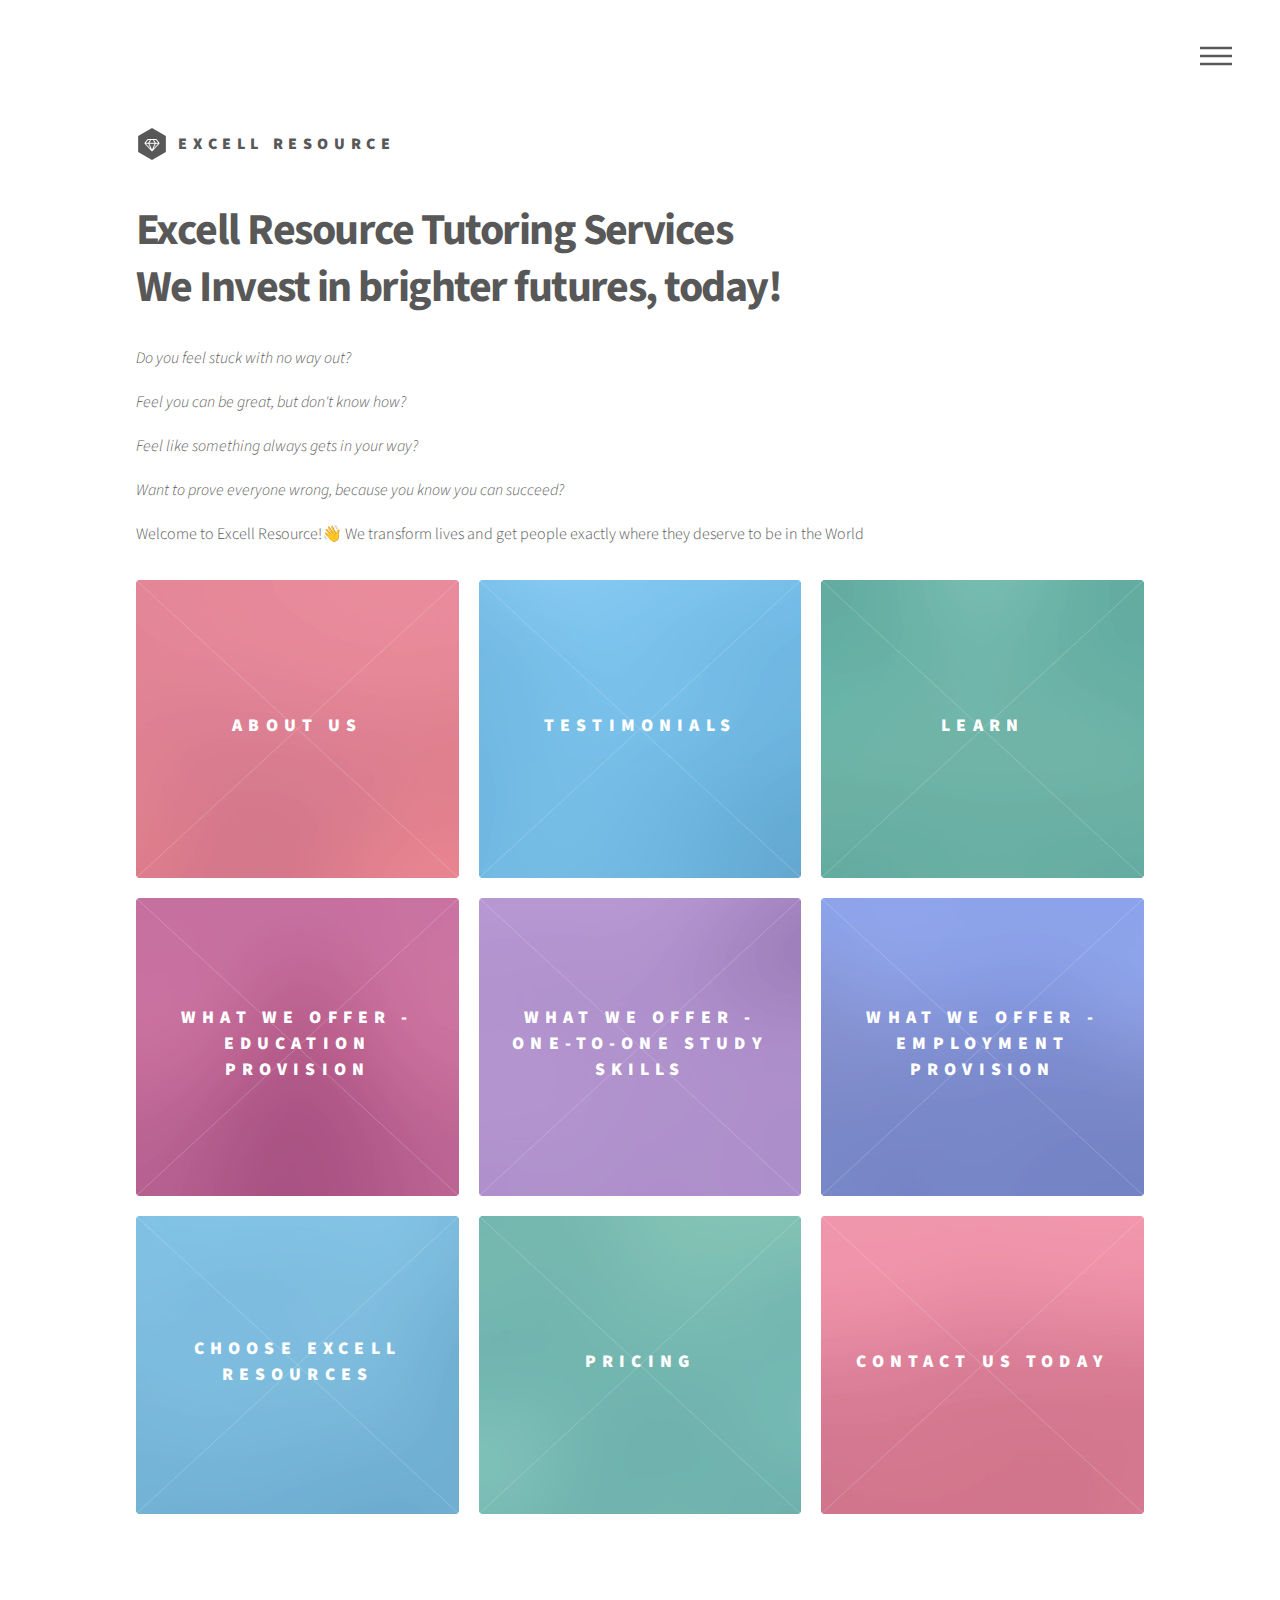
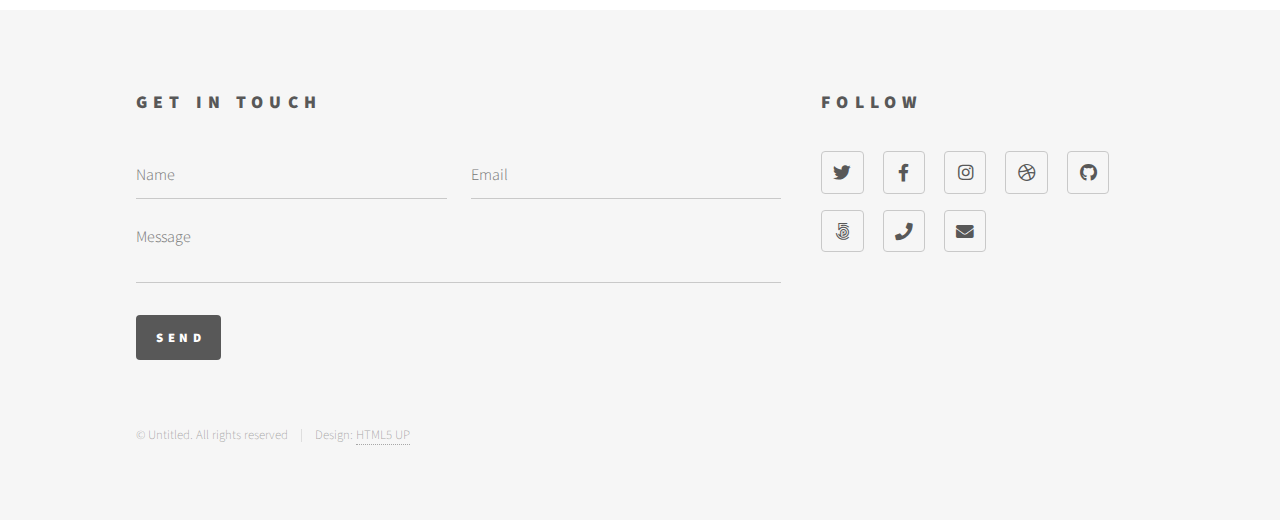
==== commit f65fb3bf: "change homepage text" ====
--- a/index.html
+++ b/index.html
@@ -18,7 +18,7 @@
 
 							<!-- Logo -->
 								<a href="index.html" class="logo">
-									<span class="symbol"><img src="images/logo.svg" alt="" /></span><span class="title">Phantom</span>
+									<span class="symbol"><img src="images/logo.svg" alt="" /></span><span class="title">Excell Resource</span>
 								</a>
 
 							<!-- Nav -->
@@ -47,9 +47,16 @@
 					<div id="main">
 						<div class="inner">
 							<header>
-								<h1>This is Phantom, a free, fully responsive site<br />
-								template designed by <a href="http://html5up.net">HTML5 UP</a>.</h1>
-								<p>Etiam quis viverra lorem, in semper lorem. Sed nisl arcu euismod sit amet nisi euismod sed cursus arcu elementum ipsum arcu vivamus quis venenatis orci lorem ipsum et magna feugiat veroeros aliquam. Lorem ipsum dolor sit amet nullam dolore.</p>
+								<h1>Excell Resource Tutoring Services<br/>
+									We Invest in brighter futures, today!</h1>
+								
+								<p><em>Do you feel stuck with no way out?</em></p>
+								<p><em>Feel you can be great, but don't know how?</em></p>
+								<p><em>Feel like something always gets in your way?</em></p>
+								<p><em>Want to prove everyone wrong, because you know you can succeed?</em></p>
+
+								<p>Welcome to Excell Resource!👋 We transform lives and get people exactly where they deserve to be in the World</p>
+
 							</header>
 							<section class="tiles">
 								<article class="style1">
@@ -57,9 +64,9 @@
 										<img src="images/pic01.jpg" alt="" />
 									</span>
 									<a href="generic.html">
-										<h2>Magna</h2>
-										<div class="content">
-											<p>Sed nisl arcu euismod sit amet nisi lorem etiam dolor veroeros et feugiat.</p>
+										<h2>About Us</h2>
+										<div class="content">
+											<p>Find out why you're in the best hands for your brighter future</p>
 										</div>
 									</a>
 								</article>
@@ -68,9 +75,9 @@
 										<img src="images/pic02.jpg" alt="" />
 									</span>
 									<a href="generic.html">
-										<h2>Lorem</h2>
-										<div class="content">
-											<p>Sed nisl arcu euismod sit amet nisi lorem etiam dolor veroeros et feugiat.</p>
+										<h2>Testimonials</h2>
+										<div class="content">
+											<p>Discover what past students have said about our services</p>
 										</div>
 									</a>
 								</article>
@@ -79,9 +86,9 @@
 										<img src="images/pic03.jpg" alt="" />
 									</span>
 									<a href="generic.html">
-										<h2>Feugiat</h2>
-										<div class="content">
-											<p>Sed nisl arcu euismod sit amet nisi lorem etiam dolor veroeros et feugiat.</p>
+										<h2>Learn</h2>
+										<div class="content">
+											<p>We answer commonly asked questions about Autism and Neurodiversity</p>
 										</div>
 									</a>
 								</article>
@@ -90,7 +97,7 @@
 										<img src="images/pic04.jpg" alt="" />
 									</span>
 									<a href="generic.html">
-										<h2>Tempus</h2>
+										<h2>What we offer - Education Provision</h2>
 										<div class="content">
 											<p>Sed nisl arcu euismod sit amet nisi lorem etiam dolor veroeros et feugiat.</p>
 										</div>
@@ -101,7 +108,7 @@
 										<img src="images/pic05.jpg" alt="" />
 									</span>
 									<a href="generic.html">
-										<h2>Aliquam</h2>
+										<h2>What we offer - One-to-one study skills</h2>
 										<div class="content">
 											<p>Sed nisl arcu euismod sit amet nisi lorem etiam dolor veroeros et feugiat.</p>
 										</div>
@@ -112,7 +119,7 @@
 										<img src="images/pic06.jpg" alt="" />
 									</span>
 									<a href="generic.html">
-										<h2>Veroeros</h2>
+										<h2>What we offer - Employment Provision</h2>
 										<div class="content">
 											<p>Sed nisl arcu euismod sit amet nisi lorem etiam dolor veroeros et feugiat.</p>
 										</div>
@@ -123,9 +130,9 @@
 										<img src="images/pic07.jpg" alt="" />
 									</span>
 									<a href="generic.html">
-										<h2>Ipsum</h2>
-										<div class="content">
-											<p>Sed nisl arcu euismod sit amet nisi lorem etiam dolor veroeros et feugiat.</p>
+										<h2>Choose Excell Resources</h2>
+										<div class="content">
+											<p>End your search now to help create brighter futures, today!</p>
 										</div>
 									</a>
 								</article>
@@ -134,7 +141,7 @@
 										<img src="images/pic08.jpg" alt="" />
 									</span>
 									<a href="generic.html">
-										<h2>Dolor</h2>
+										<h2>Pricing</h2>
 										<div class="content">
 											<p>Sed nisl arcu euismod sit amet nisi lorem etiam dolor veroeros et feugiat.</p>
 										</div>
@@ -145,12 +152,12 @@
 										<img src="images/pic09.jpg" alt="" />
 									</span>
 									<a href="generic.html">
-										<h2>Nullam</h2>
-										<div class="content">
-											<p>Sed nisl arcu euismod sit amet nisi lorem etiam dolor veroeros et feugiat.</p>
-										</div>
-									</a>
-								</article>
+										<h2>Contact Us Today</h2>
+										<div class="content">
+											<p>Sed nisl arcu euismod sit amet nisi lorem etiam dolor veroeros et feugiat.</p>
+										</div>
+									</a>
+								<!-- </article>
 								<article class="style5">
 									<span class="image">
 										<img src="images/pic10.jpg" alt="" />
@@ -183,7 +190,7 @@
 											<p>Sed nisl arcu euismod sit amet nisi lorem etiam dolor veroeros et feugiat.</p>
 										</div>
 									</a>
-								</article>
+								</article> -->
 							</section>
 						</div>
 					</div>
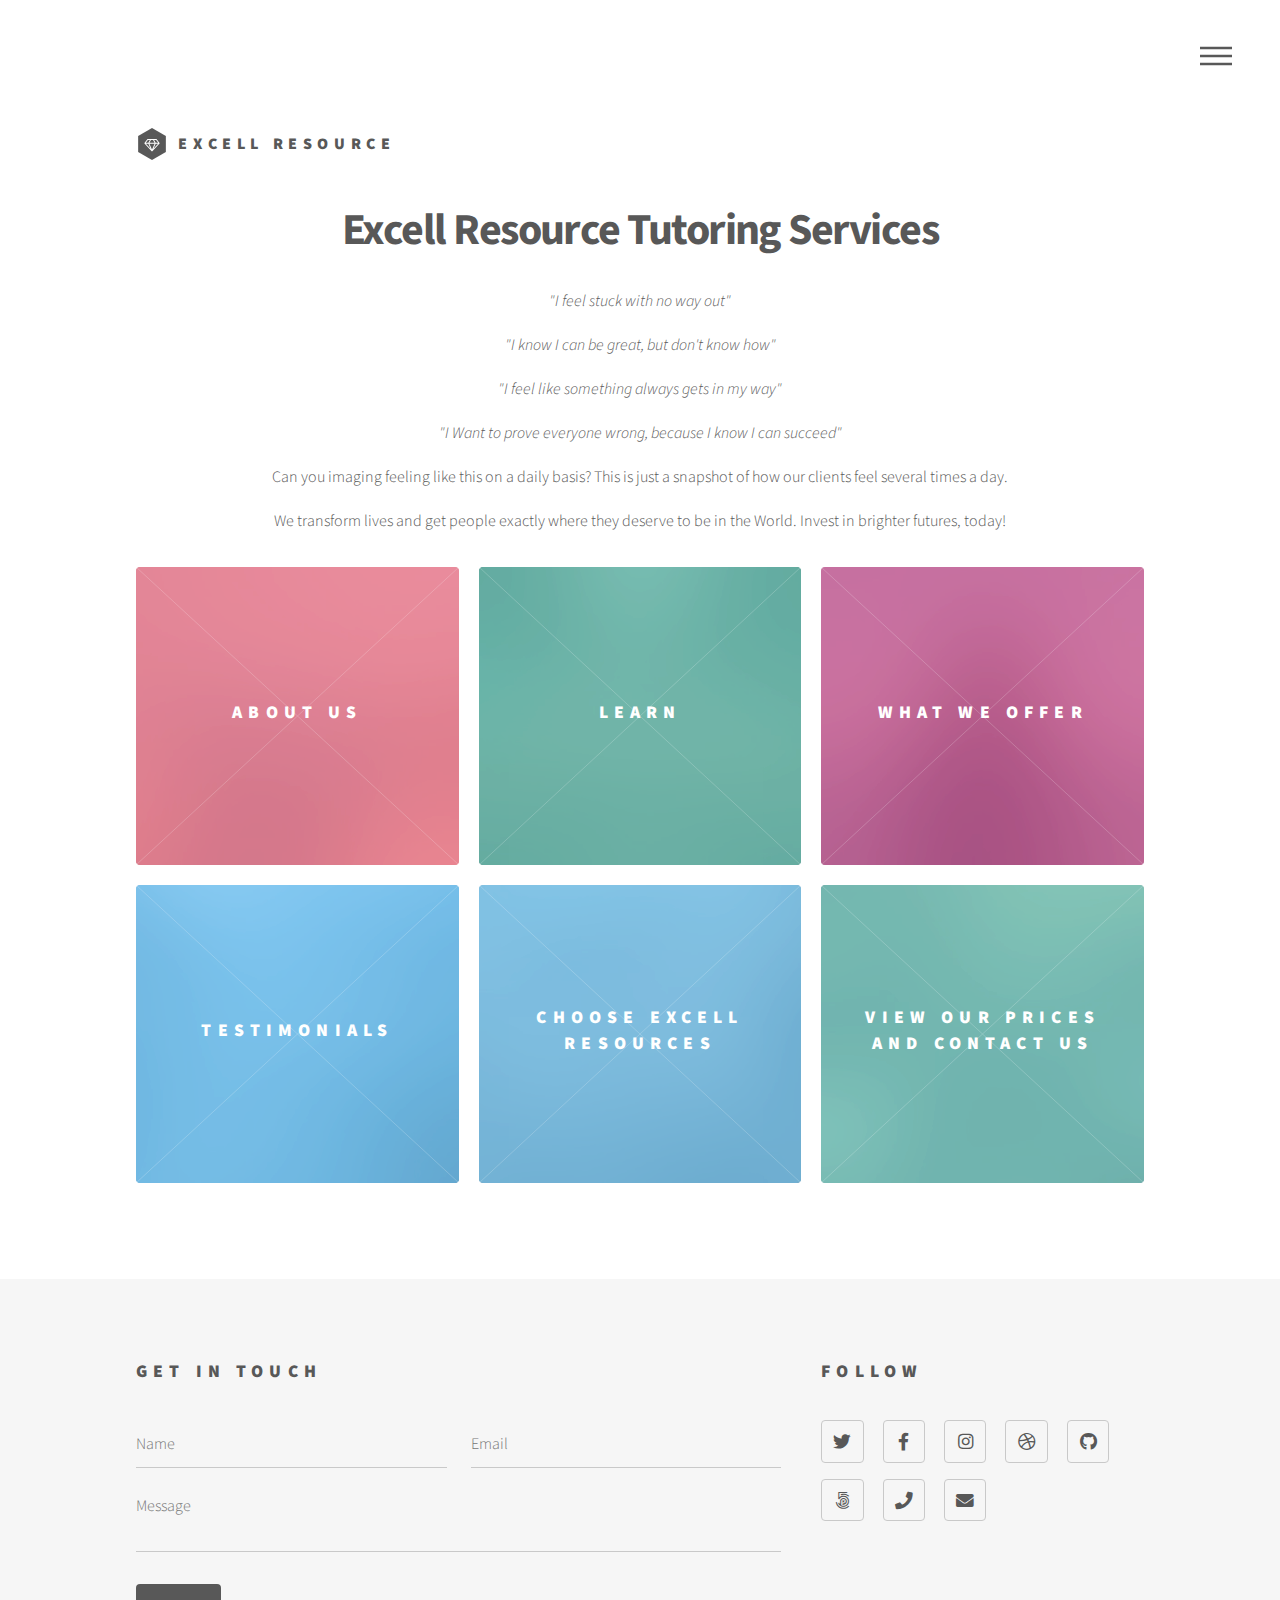
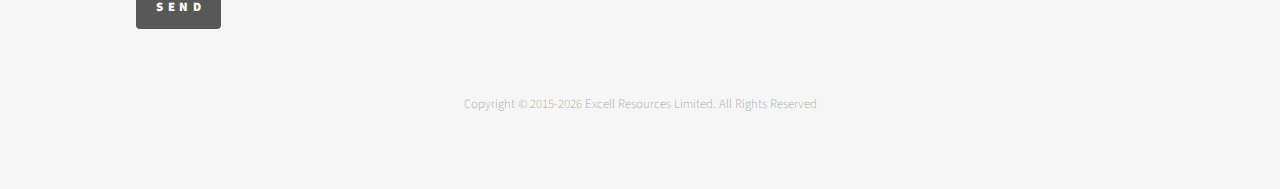
==== commit c651fd61: "change menus, add pages and links" ====
--- a/index.html
+++ b/index.html
@@ -7,6 +7,17 @@
 		<meta name="viewport" content="width=device-width, initial-scale=1.0">
 		<link rel="stylesheet" href="assets/css/main.css"/>
 		<noscript><link rel="stylesheet" href="assets/css/noscript.css" /></noscript>
+
+		<!--Center paragraphs on homepage-->
+		<style>
+			p{
+			text-align: center;	
+			}
+			h1{
+			text-align: center;
+			}
+		</style>
+
 	</head>
 	<body class="is-preload">
 		<!-- Wrapper -->
@@ -36,10 +47,12 @@
 						<h2>Menu</h2>
 						<ul>
 							<li><a href="index.html">Home</a></li>
-							<li><a href="generic.html">Ipsum veroeros</a></li>
-							<li><a href="generic.html">Tempus etiam</a></li>
-							<li><a href="generic.html">Consequat dolor</a></li>
-							<li><a href="elements.html">Elements</a></li>
+							<li><a href="about.html">About Us</a></li>
+							<li><a href="learn.html">Learn</a></li>
+							<li><a href="offer.html">What We Offer</a></li>
+							<li><a href="testimonials.html">Testimonials</a></li>
+							<li><a href="choose.html">Choose Us</a></li>
+							<li><a href="contact_pricing.html">See Pricing and Contact Us</a></li>
 						</ul>
 					</nav>
 
@@ -47,15 +60,16 @@
 					<div id="main">
 						<div class="inner">
 							<header>
-								<h1>Excell Resource Tutoring Services<br/>
-									We Invest in brighter futures, today!</h1>
+								<h1>Excell Resource Tutoring Services<br/></h1>
 								
-								<p><em>Do you feel stuck with no way out?</em></p>
-								<p><em>Feel you can be great, but don't know how?</em></p>
-								<p><em>Feel like something always gets in your way?</em></p>
-								<p><em>Want to prove everyone wrong, because you know you can succeed?</em></p>
-
-								<p>Welcome to Excell Resource!👋 We transform lives and get people exactly where they deserve to be in the World</p>
+								<p><em>"I feel stuck with no way out"</em></p>
+								<p><em>"I know I can be great, but don't know how"</em></p>
+								<p><em>"I feel like something always gets in my way"</em></p>
+								<p><em>"I Want to prove everyone wrong, because I know I can succeed"</em></p>
+
+								<p>Can you imaging feeling like this on a daily basis? This is just a snapshot of how our clients feel several times a day.</p>
+
+								<p>We transform lives and get people exactly where they deserve to be in the World. Invest in brighter futures, today!</p>
 
 							</header>
 							<section class="tiles">
@@ -63,100 +77,84 @@
 									<span class="image">
 										<img src="images/pic01.jpg" alt="" />
 									</span>
-									<a href="generic.html">
+									<a href="about.html">
 										<h2>About Us</h2>
 										<div class="content">
-											<p>Find out why you're in the best hands for your brighter future</p>
-										</div>
-									</a>
-								</article>
+											<p>Find out why you're in the best hands for your brighter future.</p>
+										</div>
+									</a>
+								</article>
+						
+								<article class="style3">
+									<span class="image">
+										<img src="images/pic03.jpg" alt="" />
+									</span>
+									<a href="learn.html">
+										<h2>Learn</h2>
+										<div class="content">
+											<p>We answer commonly asked questions about Autism and Neurodiversity.</p>
+										</div>
+									</a>
+								</article>
+								<article class="style4">
+									<span class="image">
+										<img src="images/pic04.jpg" alt="" />
+									</span>
+									<a href="offer.html">
+										<h2>What We Offer</h2>
+										<div class="content">
+											<p>See what we offer including education provision, employment provision and one-to-one study skills.</p>
+										</div>
+									</a>
+								</article>
+
 								<article class="style2">
 									<span class="image">
 										<img src="images/pic02.jpg" alt="" />
 									</span>
-									<a href="generic.html">
+									<a href="testimonials.html">
 										<h2>Testimonials</h2>
 										<div class="content">
-											<p>Discover what past students have said about our services</p>
+											<p>Discover what past students have said about our services.</p>
+										</div>
+									</a>
+								</article>
+								
+		
+								<article class="style2">
+									<span class="image">
+										<img src="images/pic07.jpg" alt="" />
+									</span>
+									<a href="choose.html">
+										<h2>Choose Excell Resources</h2>
+										<div class="content">
+											<p>End your search now to help create brighter futures, today!</p>
 										</div>
 									</a>
 								</article>
 								<article class="style3">
 									<span class="image">
-										<img src="images/pic03.jpg" alt="" />
-									</span>
-									<a href="generic.html">
-										<h2>Learn</h2>
-										<div class="content">
-											<p>We answer commonly asked questions about Autism and Neurodiversity</p>
-										</div>
-									</a>
-								</article>
-								<article class="style4">
-									<span class="image">
-										<img src="images/pic04.jpg" alt="" />
-									</span>
-									<a href="generic.html">
-										<h2>What we offer - Education Provision</h2>
-										<div class="content">
-											<p>Sed nisl arcu euismod sit amet nisi lorem etiam dolor veroeros et feugiat.</p>
-										</div>
-									</a>
-								</article>
-								<article class="style5">
-									<span class="image">
-										<img src="images/pic05.jpg" alt="" />
-									</span>
-									<a href="generic.html">
-										<h2>What we offer - One-to-one study skills</h2>
-										<div class="content">
-											<p>Sed nisl arcu euismod sit amet nisi lorem etiam dolor veroeros et feugiat.</p>
-										</div>
-									</a>
-								</article>
-								<article class="style6">
-									<span class="image">
-										<img src="images/pic06.jpg" alt="" />
-									</span>
-									<a href="generic.html">
-										<h2>What we offer - Employment Provision</h2>
-										<div class="content">
-											<p>Sed nisl arcu euismod sit amet nisi lorem etiam dolor veroeros et feugiat.</p>
-										</div>
-									</a>
-								</article>
-								<article class="style2">
-									<span class="image">
-										<img src="images/pic07.jpg" alt="" />
-									</span>
-									<a href="generic.html">
-										<h2>Choose Excell Resources</h2>
-										<div class="content">
-											<p>End your search now to help create brighter futures, today!</p>
-										</div>
-									</a>
-								</article>
-								<article class="style3">
-									<span class="image">
 										<img src="images/pic08.jpg" alt="" />
 									</span>
-									<a href="generic.html">
-										<h2>Pricing</h2>
-										<div class="content">
-											<p>Sed nisl arcu euismod sit amet nisi lorem etiam dolor veroeros et feugiat.</p>
-										</div>
-									</a>
-								</article>
-								<article class="style1">
+									<a href="contact_pricing.html">
+										<h2>View our Prices and Contact Us</h2>
+										<div class="content">
+											<p>Don't wait! See our price list for the top-notch services we offer. Contact us today so we can create brighter futures together.</p>
+										</div>
+									</a>
+								</article>
+
+								<!-- <article class="style1">
 									<span class="image">
 										<img src="images/pic09.jpg" alt="" />
 									</span>
 									<a href="generic.html">
 										<h2>Contact Us Today</h2>
 										<div class="content">
-											<p>Sed nisl arcu euismod sit amet nisi lorem etiam dolor veroeros et feugiat.</p>
-										</div>
-									</a>
+											<p>Don't wait! Contact us today to see how we can help to create brighter futures together</p>
+										</div>
+									</a> -->
+
 								<!-- </article>
 								<article class="style5">
 									<span class="image">
@@ -231,7 +229,7 @@
 								</ul>
 							</section>
 							<ul class="copyright">
-								<li>&copy; Untitled. All rights reserved</li><li>Design: <a href="http://html5up.net">HTML5 UP</a></li>
+								<p>Copyright &copy; 2015-<script>document.write(new Date().getFullYear())</script> Excell Resources Limited. All Rights Reserved</p>
 							</ul>
 						</div>
 					</footer>
--- a/assets/css/main.css
+++ b/assets/css/main.css
@@ -1,10 +1,10 @@
 @import url(fontawesome-all.min.css);
 @import url("https://fonts.googleapis.com/css?family=Source+Sans+Pro:300,700,900");
 
-/*
-	Phantom by HTML5 UP
-	html5up.net | @ajlkn
-	Free for personal and commercial use under the CCA 3.0 license (html5up.net/license)
+/*
+	Phantom by HTML5 UP
+	html5up.net | @ajlkn
+	Free for personal and commercial use under the CCA 3.0 license (html5up.net/license)
 */
 
 html, body, div, span, applet, object,
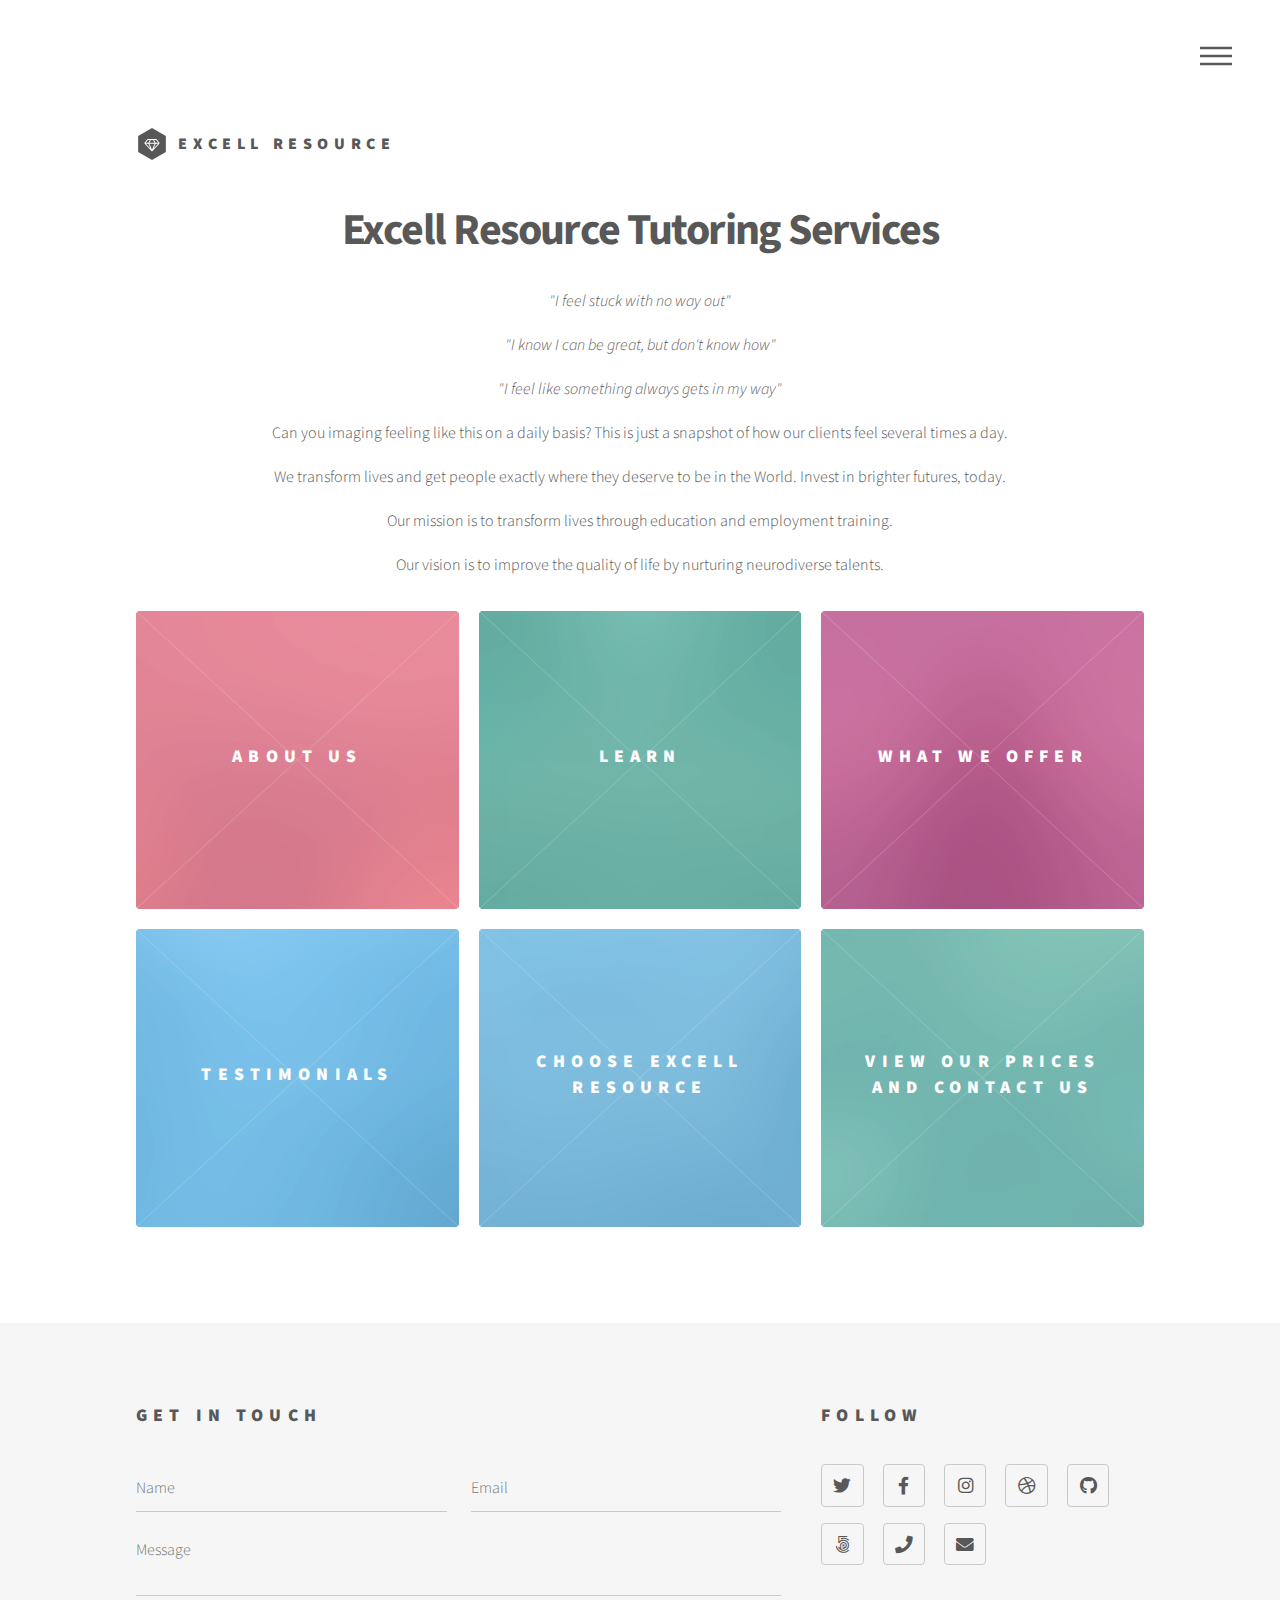
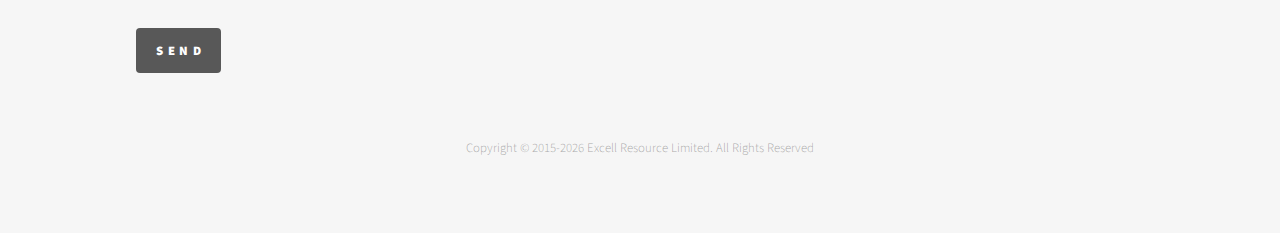
==== commit d8b36257: "first finished draft of website" ====
--- a/index.html
+++ b/index.html
@@ -1,7 +1,7 @@
 <!DOCTYPE HTML>
 <html lang="en">
 	<head>
-		<title>Phantom by HTML5 UP</title>
+		<title>EXCELL RESOURCE LTD</title>
 		<meta charset="UTF-8">
 		<meta http-equiv="X-UA-Compatible" content="IE=edge">
 		<meta name="viewport" content="width=device-width, initial-scale=1.0">
@@ -29,7 +29,7 @@
 
 							<!-- Logo -->
 								<a href="index.html" class="logo">
-									<span class="symbol"><img src="images/logo.svg" alt="" /></span><span class="title">Excell Resource</span>
+									<span class="symbol"><img src="images/logo.svg" alt="" /></span><span class="title">EXCELL RESOURCE</span>
 								</a>
 
 							<!-- Nav -->
@@ -65,11 +65,13 @@
 								<p><em>"I feel stuck with no way out"</em></p>
 								<p><em>"I know I can be great, but don't know how"</em></p>
 								<p><em>"I feel like something always gets in my way"</em></p>
-								<p><em>"I Want to prove everyone wrong, because I know I can succeed"</em></p>
 
 								<p>Can you imaging feeling like this on a daily basis? This is just a snapshot of how our clients feel several times a day.</p>
 
-								<p>We transform lives and get people exactly where they deserve to be in the World. Invest in brighter futures, today!</p>
+								<p>We transform lives and get people exactly where they deserve to be in the World. Invest in brighter futures, today.</p>
+
+								<p>Our mission is to transform lives through education and employment training.</p>
+								<p>Our vision is to improve the quality of life by nurturing neurodiverse talents.</p>
 
 							</header>
 							<section class="tiles">
@@ -80,7 +82,7 @@
 									<a href="about.html">
 										<h2>About Us</h2>
 										<div class="content">
-											<p>Find out why you're in the best hands for your brighter future.</p>
+											<p>Find out what sets us apart and why our clients are in the best hands for brighter futures.</p>
 										</div>
 									</a>
 								</article>
@@ -126,7 +128,7 @@
 										<img src="images/pic07.jpg" alt="" />
 									</span>
 									<a href="choose.html">
-										<h2>Choose Excell Resources</h2>
+										<h2>Choose Excell Resource</h2>
 										<div class="content">
 											<p>End your search now to help create brighter futures, today!</p>
 										</div>
@@ -229,7 +231,7 @@
 								</ul>
 							</section>
 							<ul class="copyright">
-								<p>Copyright &copy; 2015-<script>document.write(new Date().getFullYear())</script> Excell Resources Limited. All Rights Reserved</p>
+								<p>Copyright &copy; 2015-<script>document.write(new Date().getFullYear())</script> Excell Resource Limited. All Rights Reserved</p>
 							</ul>
 						</div>
 					</footer>
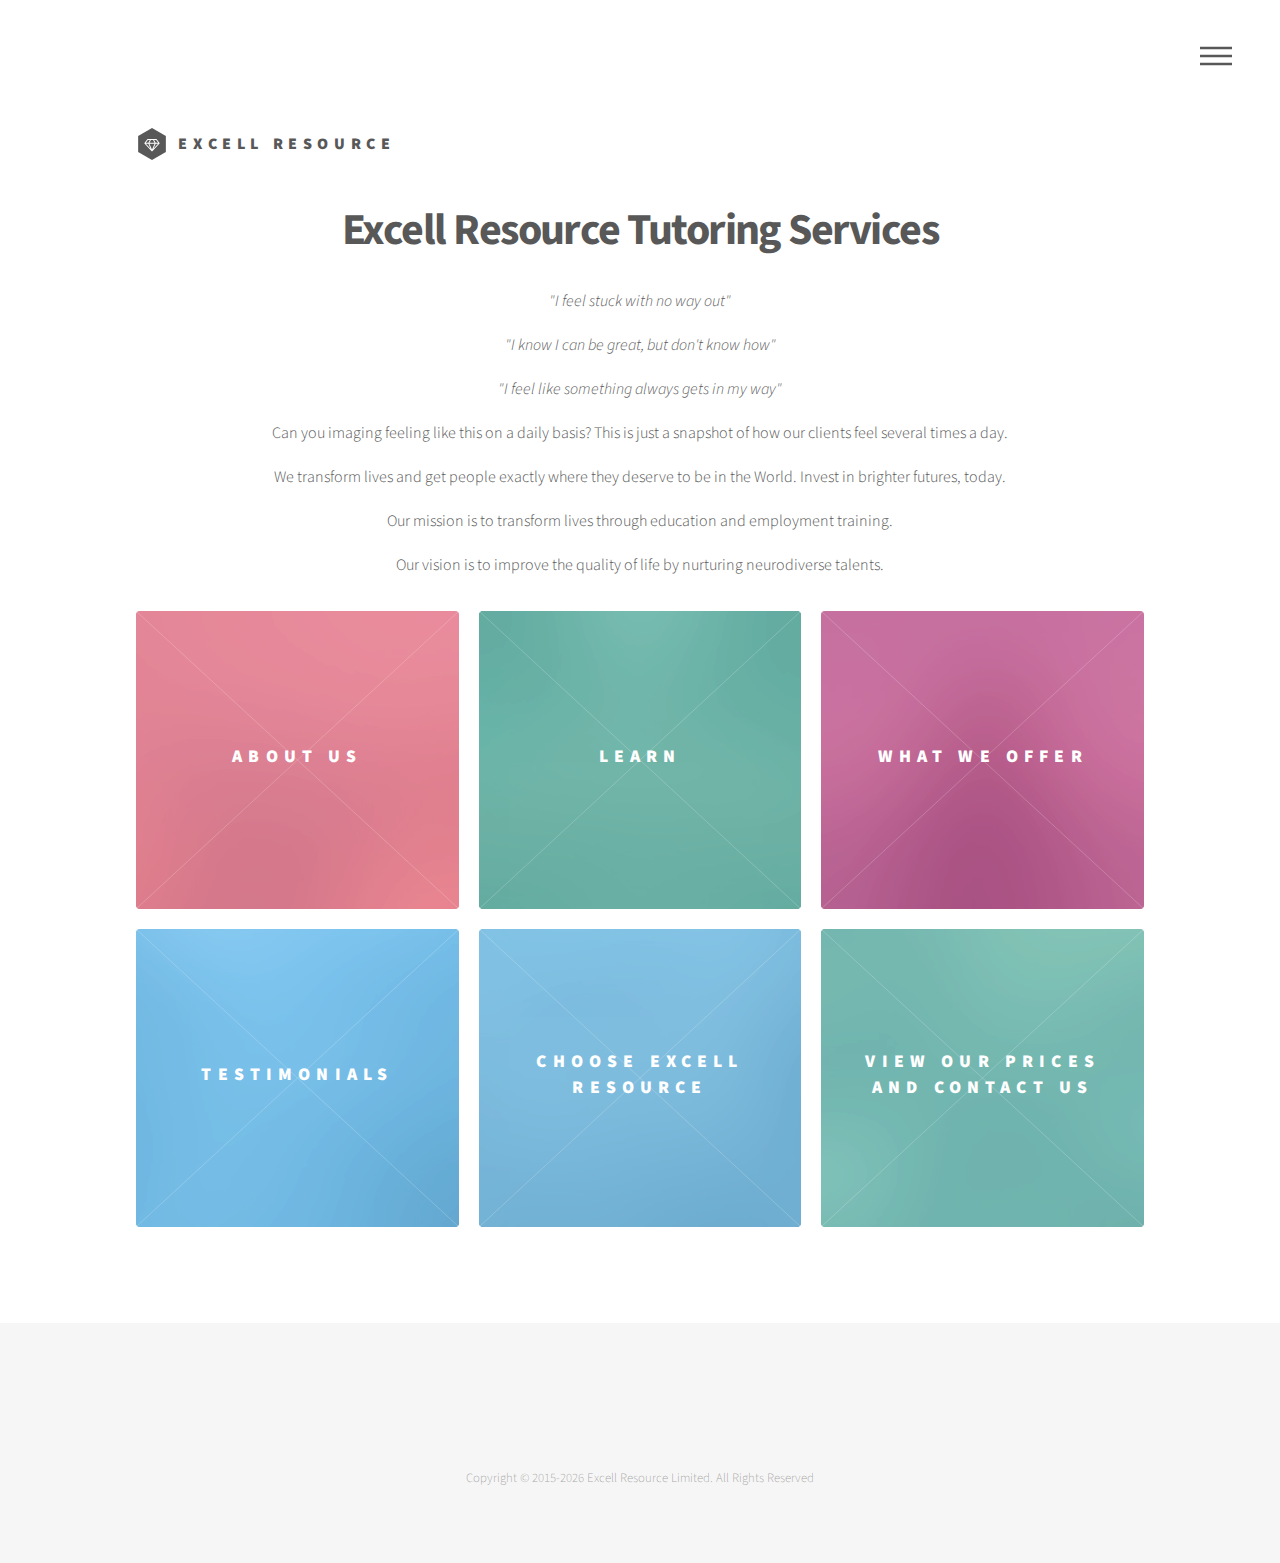
==== commit c6de2e30: "adjust footer" ====
--- a/index.html
+++ b/index.html
@@ -198,38 +198,7 @@
 				<!-- Footer -->
 					<footer id="footer">
 						<div class="inner">
-							<section>
-								<h2>Get in touch</h2>
-								<form method="post" action="#">
-									<div class="fields">
-										<div class="field half">
-											<input type="text" name="name" id="name" placeholder="Name" />
-										</div>
-										<div class="field half">
-											<input type="email" name="email" id="email" placeholder="Email" />
-										</div>
-										<div class="field">
-											<textarea name="message" id="message" placeholder="Message"></textarea>
-										</div>
-									</div>
-									<ul class="actions">
-										<li><input type="submit" value="Send" class="primary" /></li>
-									</ul>
-								</form>
-							</section>
-							<section>
-								<h2>Follow</h2>
-								<ul class="icons">
-									<li><a href="#" class="icon brands style2 fa-twitter"><span class="label">Twitter</span></a></li>
-									<li><a href="#" class="icon brands style2 fa-facebook-f"><span class="label">Facebook</span></a></li>
-									<li><a href="#" class="icon brands style2 fa-instagram"><span class="label">Instagram</span></a></li>
-									<li><a href="#" class="icon brands style2 fa-dribbble"><span class="label">Dribbble</span></a></li>
-									<li><a href="#" class="icon brands style2 fa-github"><span class="label">GitHub</span></a></li>
-									<li><a href="#" class="icon brands style2 fa-500px"><span class="label">500px</span></a></li>
-									<li><a href="#" class="icon solid style2 fa-phone"><span class="label">Phone</span></a></li>
-									<li><a href="#" class="icon solid style2 fa-envelope"><span class="label">Email</span></a></li>
-								</ul>
-							</section>
+							
 							<ul class="copyright">
 								<p>Copyright &copy; 2015-<script>document.write(new Date().getFullYear())</script> Excell Resource Limited. All Rights Reserved</p>
 							</ul>
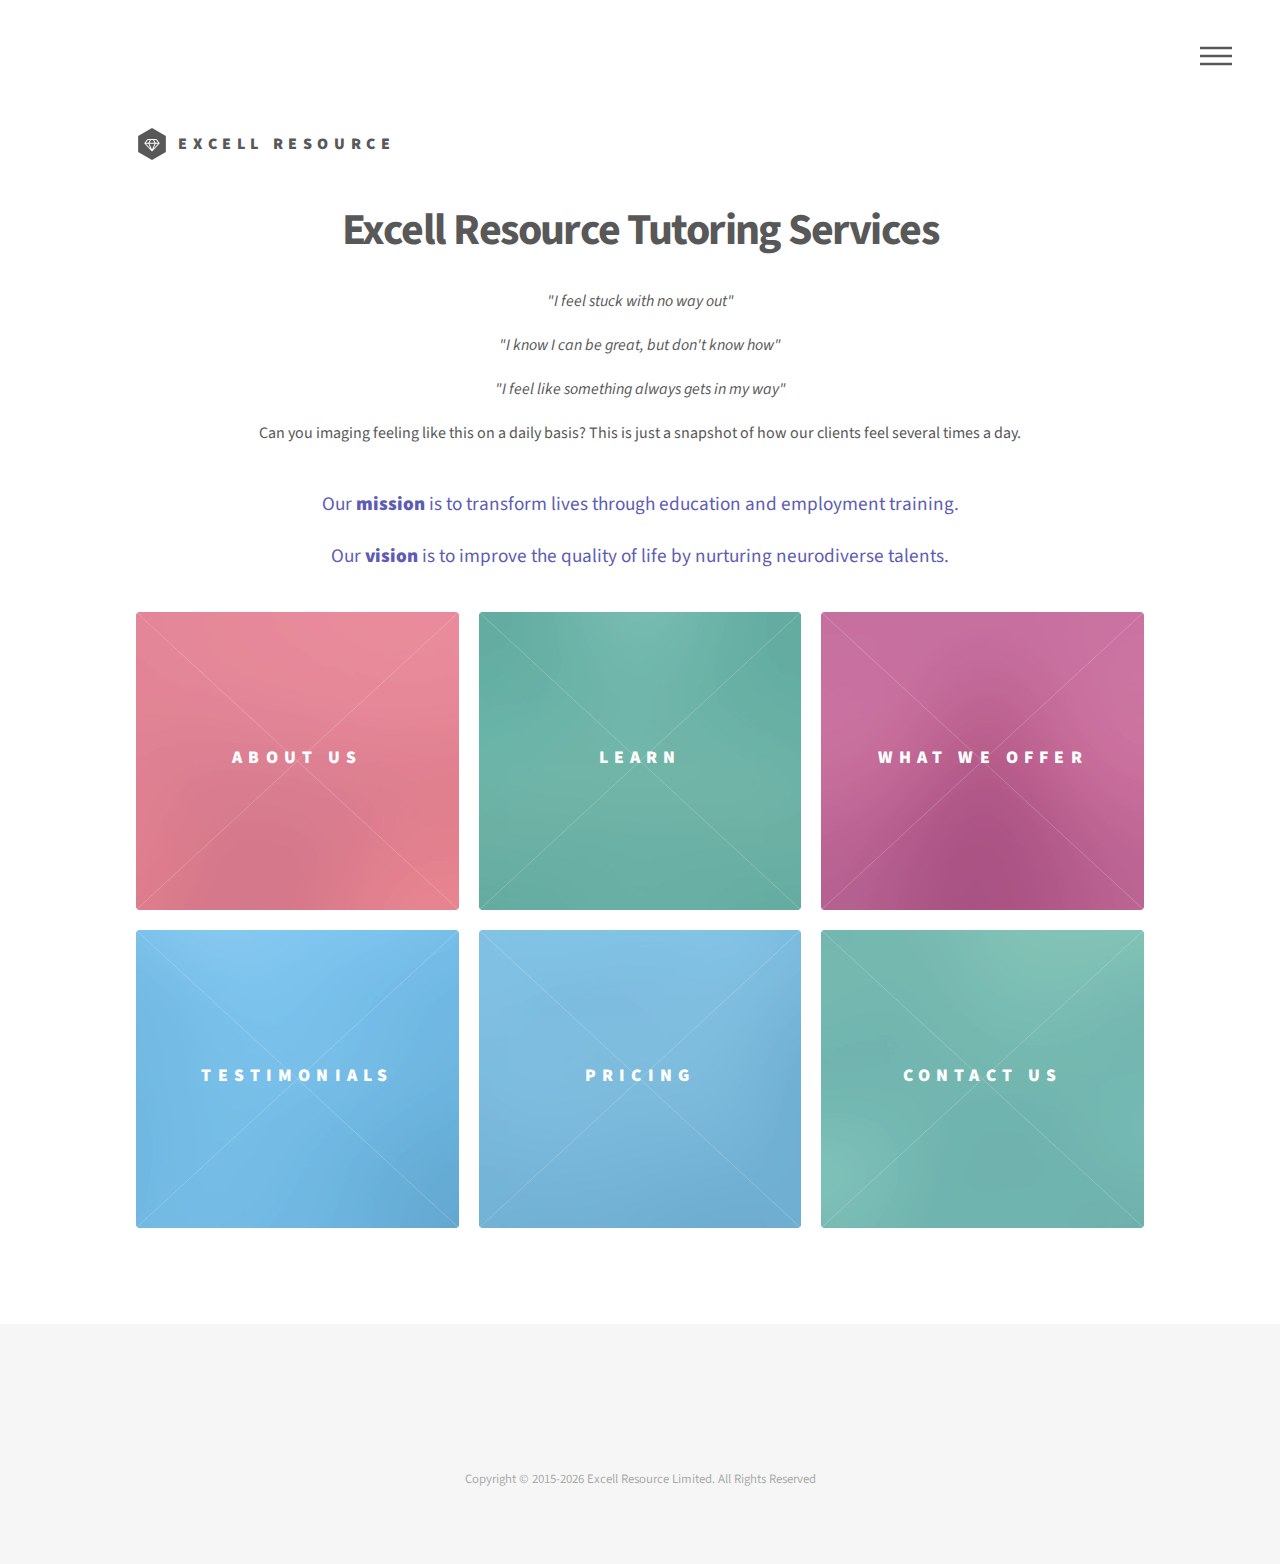
==== commit e9605db5: "second draft of website" ====
--- a/index.html
+++ b/index.html
@@ -10,11 +10,8 @@
 
 		<!--Center paragraphs on homepage-->
 		<style>
-			p{
+			h1, p{
 			text-align: center;	
-			}
-			h1{
-			text-align: center;
 			}
 		</style>
 
@@ -51,8 +48,8 @@
 							<li><a href="learn.html">Learn</a></li>
 							<li><a href="offer.html">What We Offer</a></li>
 							<li><a href="testimonials.html">Testimonials</a></li>
-							<li><a href="choose.html">Choose Us</a></li>
-							<li><a href="contact_pricing.html">See Pricing and Contact Us</a></li>
+							<li><a href="pricing.html">Pricing</a></li>
+							<li><a href="contact.html">Contact Us</a></li>
 						</ul>
 					</nav>
 
@@ -68,10 +65,10 @@
 
 								<p>Can you imaging feeling like this on a daily basis? This is just a snapshot of how our clients feel several times a day.</p>
 
-								<p>We transform lives and get people exactly where they deserve to be in the World. Invest in brighter futures, today.</p>
-
-								<p>Our mission is to transform lives through education and employment training.</p>
-								<p>Our vision is to improve the quality of life by nurturing neurodiverse talents.</p>
+								<br>
+
+								<p style="color:#5E5CB2; font-size: larger;">Our <strong>mission</strong> is to transform lives through education and employment training.</p>
+								<p style="color:#5E5CB2; font-size: larger;">Our <strong>vision</strong> is to improve the quality of life by nurturing neurodiverse talents.</p>
 
 							</header>
 							<section class="tiles">
@@ -127,10 +124,10 @@
 									<span class="image">
 										<img src="images/pic07.jpg" alt="" />
 									</span>
-									<a href="choose.html">
-										<h2>Choose Excell Resource</h2>
-										<div class="content">
-											<p>End your search now to help create brighter futures, today!</p>
+									<a href="pricing.html">
+										<h2>Pricing</h2>
+										<div class="content">
+											<p>End your search now to help create brighter futures, today with our budget-friendly quotes.</p>
 										</div>
 									</a>
 								</article>
@@ -138,10 +135,10 @@
 									<span class="image">
 										<img src="images/pic08.jpg" alt="" />
 									</span>
-									<a href="contact_pricing.html">
-										<h2>View our Prices and Contact Us</h2>
-										<div class="content">
-											<p>Don't wait! See our price list for the top-notch services we offer. Contact us today so we can create brighter futures together.</p>
+									<a href="contact.html">
+										<h2>Contact Us</h2>
+										<div class="content">
+											<p>Don't wait! Contact us today so we can create brighter futures together.</p>
 										</div>
 									</a>
 								</article>
--- a/assets/css/main.css
+++ b/assets/css/main.css
@@ -1,11 +1,5 @@
 @import url(fontawesome-all.min.css);
-@import url("https://fonts.googleapis.com/css?family=Source+Sans+Pro:300,700,900");
-
-/*
-	Phantom by HTML5 UP
-	html5up.net | @ajlkn
-	Free for personal and commercial use under the CCA 3.0 license (html5up.net/license)
-*/
+@import url("https://fonts.googleapis.com/css?family=Source+Sans+Pro:300,400,700,900");
 
 html, body, div, span, applet, object,
 iframe, h1, h2, h3, h4, h5, h6, p, blockquote,
@@ -118,8 +112,8 @@
 	body, input, select, textarea {
 		color: #585858;
 		font-family: "Source Sans Pro", Helvetica, sans-serif;
-		font-size: 16pt;
-		font-weight: 300;
+		font-size: 18pt;
+		font-weight: 400;
 		line-height: 1.75;
 	}
 
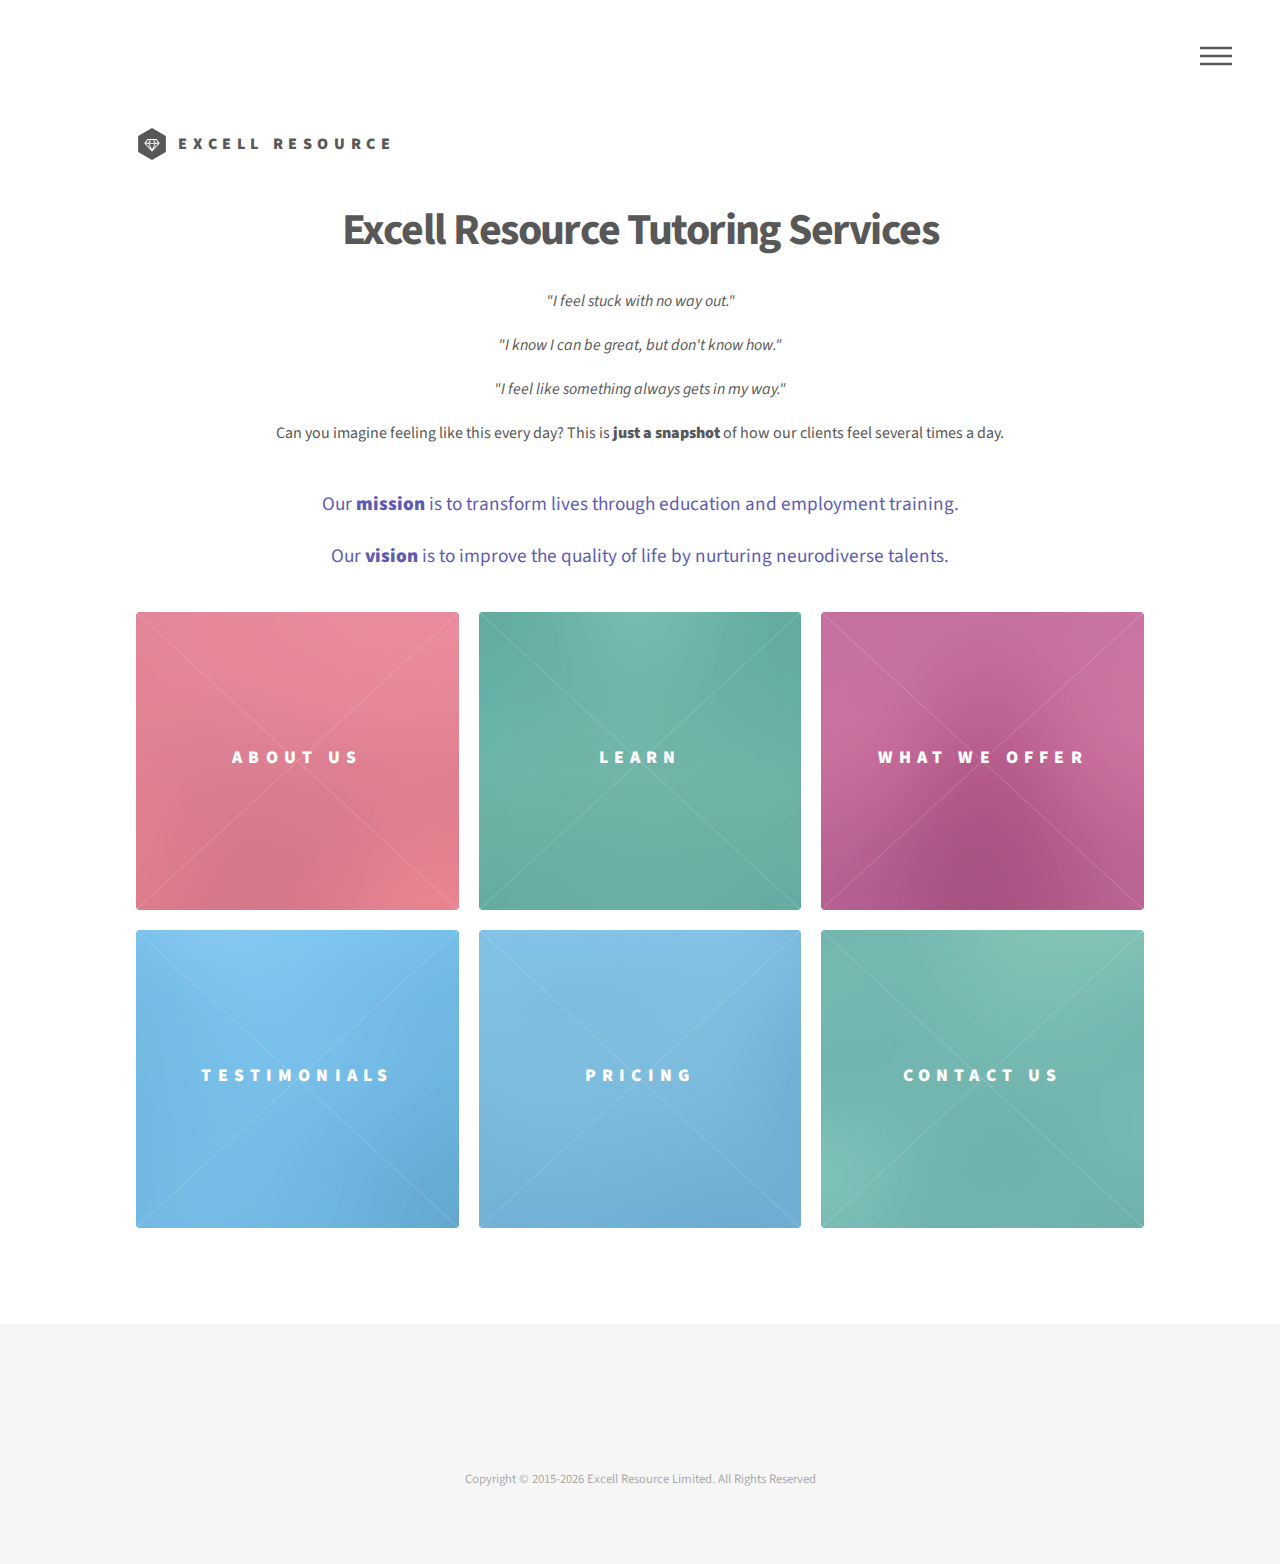
==== commit a14045c5: "proofread and final changes to text" ====
--- a/index.html
+++ b/index.html
@@ -59,11 +59,11 @@
 							<header>
 								<h1>Excell Resource Tutoring Services<br/></h1>
 								
-								<p><em>"I feel stuck with no way out"</em></p>
-								<p><em>"I know I can be great, but don't know how"</em></p>
-								<p><em>"I feel like something always gets in my way"</em></p>
-
-								<p>Can you imaging feeling like this on a daily basis? This is just a snapshot of how our clients feel several times a day.</p>
+								<p><em>"I feel stuck with no way out."</em></p>
+								<p><em>"I know I can be great, but don't know how."</em></p>
+								<p><em>"I feel like something always gets in my way."</em></p>
+
+								<p>Can you imagine feeling like this every day? This is <strong> just a snapshot</strong> of how our clients feel several times a day.</p>
 
 								<br>
 
@@ -102,7 +102,7 @@
 									<a href="offer.html">
 										<h2>What We Offer</h2>
 										<div class="content">
-											<p>See what we offer including education provision, employment provision and one-to-one study skills.</p>
+											<p>See what we offer, including education provision, employment provision and one-to-one study skills.</p>
 										</div>
 									</a>
 								</article>
@@ -138,7 +138,7 @@
 									<a href="contact.html">
 										<h2>Contact Us</h2>
 										<div class="content">
-											<p>Don't wait! Contact us today so we can create brighter futures together.</p>
+											<p>Do not wait! Contact us today so we can create brighter futures together.</p>
 										</div>
 									</a>
 								</article>
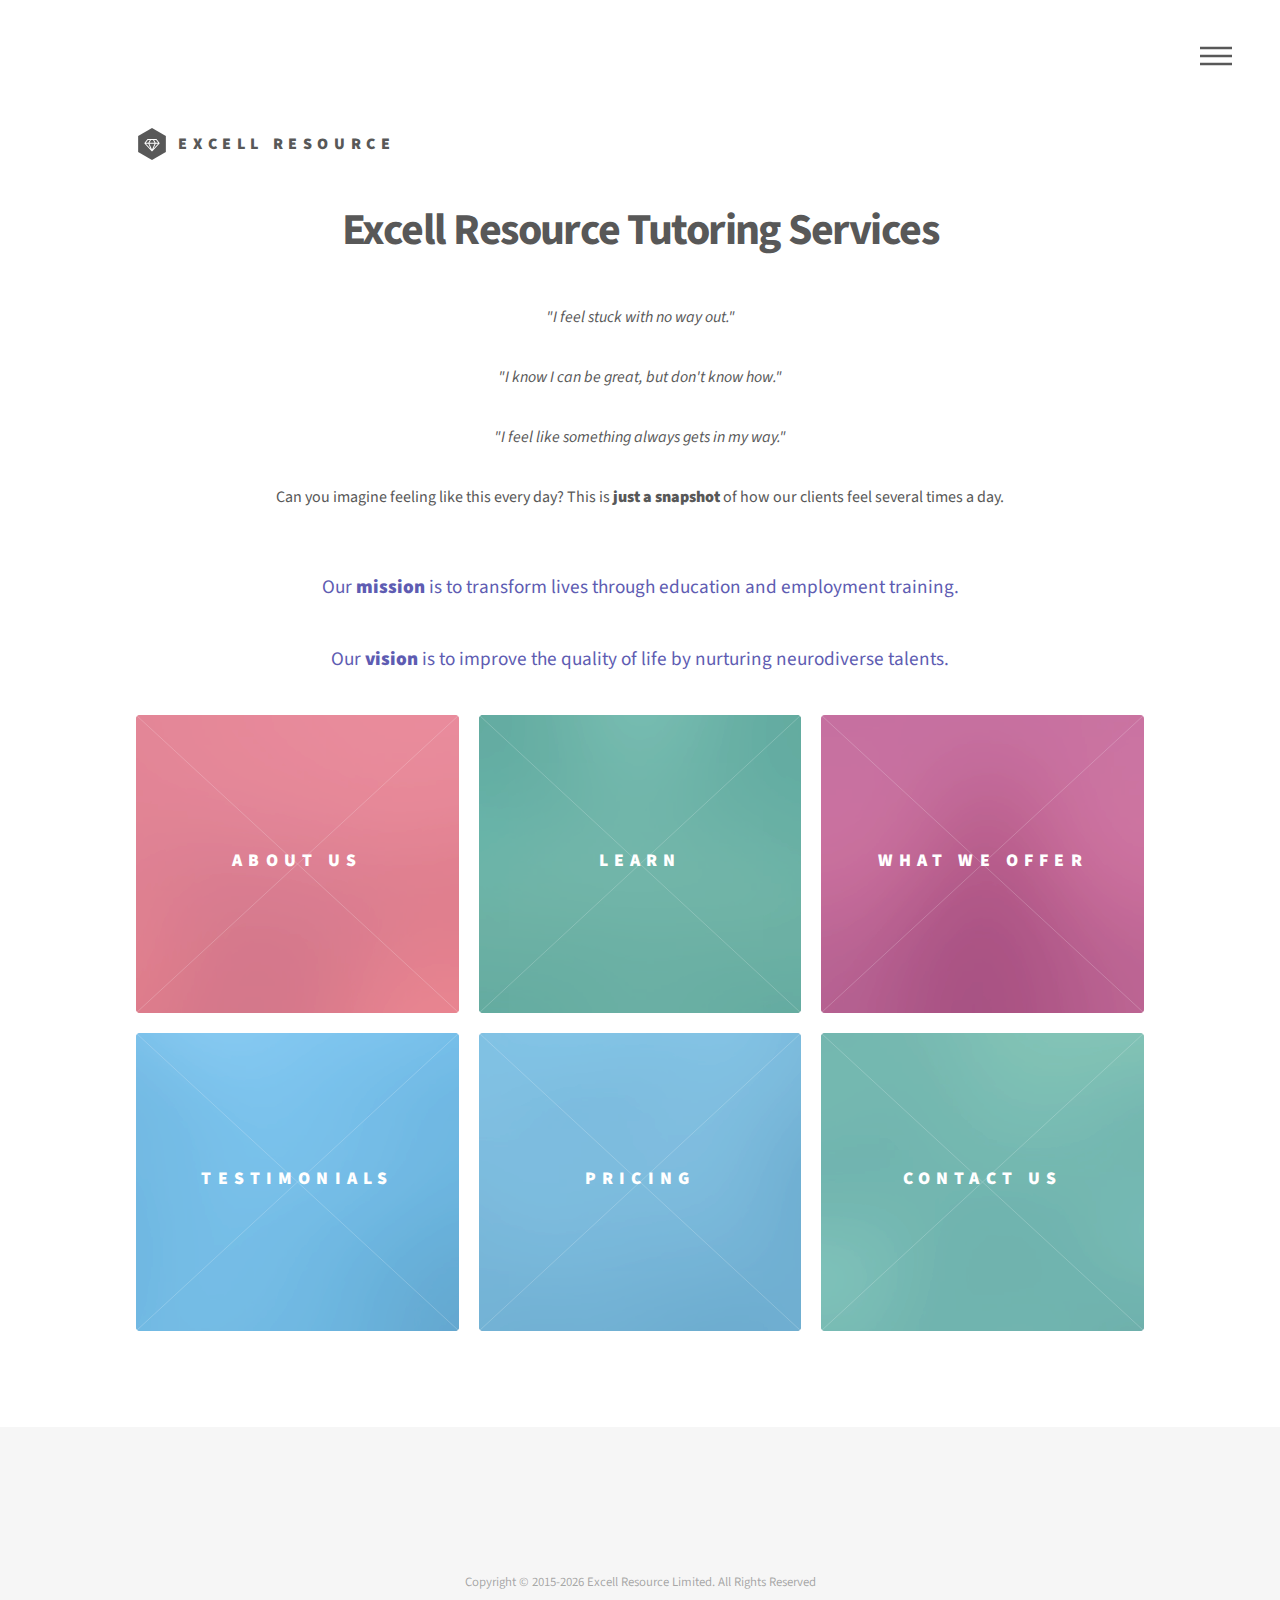
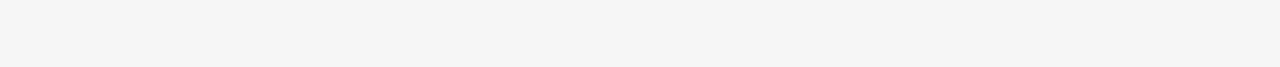
==== commit 5d1b4ec2: "start adding images" ====
--- a/index.html
+++ b/index.html
@@ -57,20 +57,21 @@
 					<div id="main">
 						<div class="inner">
 							<header>
-								<h1>Excell Resource Tutoring Services<br/></h1>
-								
-								<p><em>"I feel stuck with no way out."</em></p>
-								<p><em>"I know I can be great, but don't know how."</em></p>
-								<p><em>"I feel like something always gets in my way."</em></p>
-
-								<p>Can you imagine feeling like this every day? This is <strong> just a snapshot</strong> of how our clients feel several times a day.</p>
-
-								<br>
-
-								<p style="color:#5E5CB2; font-size: larger;">Our <strong>mission</strong> is to transform lives through education and employment training.</p>
-								<p style="color:#5E5CB2; font-size: larger;">Our <strong>vision</strong> is to improve the quality of life by nurturing neurodiverse talents.</p>
-
+								<h1>Excell Resource Tutoring Services</h1>
 							</header>
+							
+							<p><em>"I feel stuck with no way out."</em></p>
+							<p><em>"I know I can be great, but don't know how."</em></p>
+							<p><em>"I feel like something always gets in my way."</em></p>
+
+							<p>Can you imagine feeling like this every day? This is <strong> just a snapshot</strong> of how our clients feel several times a day.</p>
+
+							<br>
+
+							<p style="color:#5E5CB2; font-size: larger;">Our <strong>mission</strong> is to transform lives through education and employment training.</p>
+							<p style="color:#5E5CB2; font-size: larger;">Our <strong>vision</strong> is to improve the quality of life by nurturing neurodiverse talents.</p>
+
+
 							<section class="tiles">
 								<article class="style1">
 									<span class="image">
@@ -166,6 +167,8 @@
 										</div>
 									</a>
 								</article>
+
+								
 								<article class="style6">
 									<span class="image">
 										<img src="images/pic11.jpg" alt="" />
